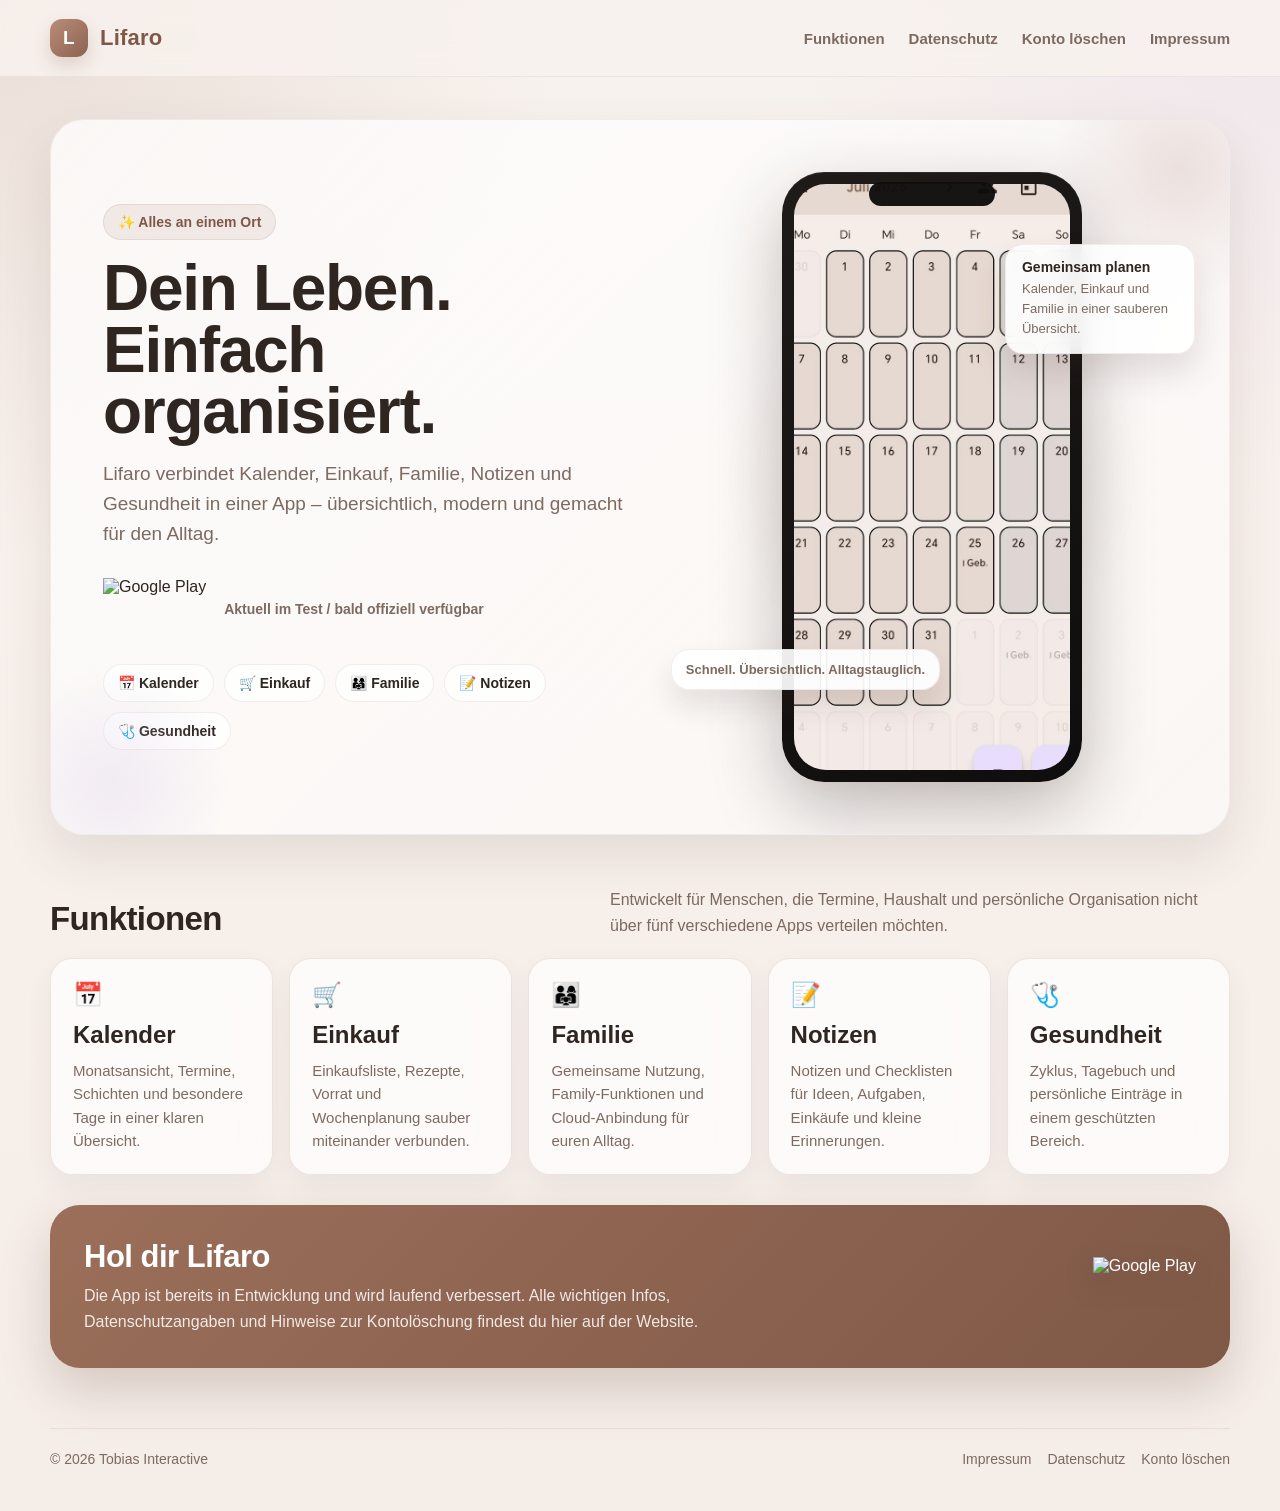
==== index.html @ 9ef6716f "Update index.html" ====
<!DOCTYPE html>
<html lang="de">
<head>
  <meta charset="UTF-8" />
  <meta name="viewport" content="width=device-width, initial-scale=1.0" />

  <title>Lifaro – Kalender, Einkauf, Familie, Notizen & Gesundheit</title>
  <meta
    name="description"
    content="Lifaro verbindet Kalender, Einkauf, Familie, Notizen und Gesundheit in einer App."
  />
  <meta
    name="keywords"
    content="lifaro, kalender app, einkauf app, familien app, notizen app, gesundheit app, haushalt organisieren"
  />
  <meta name="author" content="Tobias Interactive" />

  <link rel="icon" type="image/png" sizes="32x32" href="favicon.png">
  <link rel="icon" type="image/png" sizes="192x192" href="favicon.png">
  <link rel="apple-touch-icon" href="favicon.png">
  <meta name="theme-color" content="#2d4ed8">

  <style>
    :root {
      --bg: #f6efea;
      --bg-soft: #fbf7f4;
      --card: rgba(255, 255, 255, 0.72);
      --text: #2f2521;
      --muted: #7d6a61;
      --primary: #9b6f5a;
      --primary-dark: #7f5846;
      --line: rgba(120, 92, 78, 0.14);
      --shadow: 0 20px 50px rgba(92, 63, 49, 0.12);
      --radius-xl: 28px;
      --radius-lg: 22px;
      --radius-md: 16px;
      --max: 1180px;
    }

    * {
      box-sizing: border-box;
    }

    html {
      scroll-behavior: smooth;
    }

    body {
      margin: 0;
      font-family: Arial, sans-serif;
      color: var(--text);
      background:
        radial-gradient(circle at top left, rgba(210, 187, 174, 0.35), transparent 28%),
        radial-gradient(circle at top right, rgba(217, 201, 230, 0.28), transparent 24%),
        linear-gradient(180deg, #f8f2ee 0%, #f5ede8 100%);
    }

    a {
      color: inherit;
      text-decoration: none;
    }

    .container {
      width: min(var(--max), calc(100% - 32px));
      margin: 0 auto;
    }

    .topbar {
      position: sticky;
      top: 0;
      z-index: 30;
      backdrop-filter: blur(14px);
      background: rgba(248, 242, 238, 0.82);
      border-bottom: 1px solid rgba(120, 92, 78, 0.08);
    }

    .nav {
      display: flex;
      align-items: center;
      justify-content: space-between;
      gap: 18px;
      min-height: 76px;
    }

    .brand {
      display: flex;
      align-items: center;
      gap: 12px;
      font-weight: 700;
      font-size: 22px;
      color: var(--primary-dark);
      letter-spacing: 0.2px;
    }

    .brand-badge {
      width: 38px;
      height: 38px;
      border-radius: 12px;
      display: grid;
      place-items: center;
      background: linear-gradient(135deg, #bb8d77, #8b6251);
      color: white;
      box-shadow: 0 8px 18px rgba(128, 88, 69, 0.2);
      font-size: 19px;
    }

    .nav-links {
      display: flex;
      align-items: center;
      gap: 24px;
      flex-wrap: wrap;
    }

    .nav-links a {
      color: var(--muted);
      font-size: 15px;
      font-weight: 600;
    }

    .nav-links a:hover {
      color: var(--primary-dark);
    }

    .hero-wrap {
      padding: 42px 0 26px;
    }

    .hero {
      display: grid;
      grid-template-columns: 1.05fr 0.95fr;
      gap: 42px;
      align-items: center;
      background: linear-gradient(135deg, rgba(255,255,255,0.72), rgba(255,255,255,0.48));
      border: 1px solid rgba(120, 92, 78, 0.08);
      border-radius: 34px;
      padding: 52px;
      box-shadow: var(--shadow);
      overflow: hidden;
      position: relative;
    }

    .hero::before {
      content: "";
      position: absolute;
      right: -80px;
      top: -80px;
      width: 260px;
      height: 260px;
      border-radius: 50%;
      background: radial-gradient(circle, rgba(208, 182, 171, 0.34), transparent 70%);
      pointer-events: none;
    }

    .hero::after {
      content: "";
      position: absolute;
      left: -60px;
      bottom: -70px;
      width: 240px;
      height: 240px;
      border-radius: 50%;
      background: radial-gradient(circle, rgba(215, 198, 230, 0.28), transparent 70%);
      pointer-events: none;
    }

    .eyebrow {
      display: inline-flex;
      align-items: center;
      gap: 8px;
      background: rgba(155, 111, 90, 0.1);
      color: var(--primary-dark);
      border: 1px solid rgba(155, 111, 90, 0.15);
      padding: 9px 14px;
      border-radius: 999px;
      font-size: 14px;
      font-weight: 700;
      margin-bottom: 18px;
    }

    h1 {
      margin: 0 0 16px;
      font-size: clamp(38px, 6vw, 64px);
      line-height: 0.96;
      letter-spacing: -1.3px;
      max-width: 640px;
    }

    .hero-text p {
      margin: 0;
      max-width: 590px;
      color: var(--muted);
      font-size: 19px;
      line-height: 1.6;
    }

    .hero-actions {
      display: flex;
      align-items: center;
      gap: 18px;
      margin-top: 28px;
      flex-wrap: wrap;
    }

    .play-btn {
      display: inline-flex;
      align-items: center;
      transition: transform 0.18s ease;
    }

    .play-btn:hover {
      transform: translateY(-2px);
    }

    .play-btn img {
      height: 62px;
      display: block;
    }

    .hero-note {
      color: var(--muted);
      font-size: 14px;
      font-weight: 600;
    }

    .hero-points {
      display: flex;
      flex-wrap: wrap;
      gap: 10px;
      margin-top: 24px;
    }

    .hero-points span {
      padding: 10px 14px;
      border-radius: 999px;
      background: rgba(255, 255, 255, 0.72);
      border: 1px solid rgba(120, 92, 78, 0.1);
      color: var(--text);
      font-size: 14px;
      font-weight: 600;
    }

    .phone-zone {
      display: flex;
      justify-content: center;
      align-items: center;
      position: relative;
      min-height: 560px;
    }

    .phone-glow {
      position: absolute;
      width: 420px;
      height: 420px;
      border-radius: 50%;
      background: radial-gradient(circle, rgba(173, 140, 124, 0.22), transparent 68%);
      filter: blur(6px);
    }

    .phone-shadow {
      position: absolute;
      bottom: 12px;
      width: 270px;
      height: 46px;
      background: rgba(58, 37, 28, 0.12);
      filter: blur(18px);
      border-radius: 50%;
    }

    .phone-frame {
      position: relative;
      width: 300px;
      height: 610px;
      border-radius: 42px;
      padding: 12px;
      background: linear-gradient(145deg, #1f1b19, #0f0d0d);
      box-shadow:
        0 26px 70px rgba(40, 26, 20, 0.28),
        inset 0 1px 0 rgba(255,255,255,0.08);
    }

    .phone-screen {
      width: 100%;
      height: 100%;
      border-radius: 32px;
      overflow: hidden;
      background: #efe5de;
      position: relative;
    }

    .phone-notch {
      position: absolute;
      top: 10px;
      left: 50%;
      transform: translateX(-50%);
      width: 126px;
      height: 24px;
      border-radius: 999px;
      background: rgba(15, 13, 13, 0.96);
      z-index: 4;
    }

    .phone-screen img {
      width: 100%;
      height: 100%;
      object-fit: cover;
      display: block;
    }

    .floating-card {
      position: absolute;
      right: -18px;
      top: 72px;
      background: rgba(255,255,255,0.9);
      border: 1px solid rgba(120, 92, 78, 0.1);
      border-radius: 18px;
      padding: 14px 16px;
      box-shadow: 0 18px 32px rgba(76, 52, 42, 0.14);
      max-width: 190px;
      backdrop-filter: blur(10px);
    }

    .floating-card strong {
      display: block;
      font-size: 14px;
      margin-bottom: 4px;
    }

    .floating-card span {
      color: var(--muted);
      font-size: 13px;
      line-height: 1.45;
    }

    .floating-mini {
      position: absolute;
      left: -16px;
      bottom: 92px;
      background: rgba(255,255,255,0.92);
      border: 1px solid rgba(120, 92, 78, 0.1);
      border-radius: 18px;
      padding: 12px 14px;
      box-shadow: 0 16px 28px rgba(76, 52, 42, 0.12);
      font-size: 13px;
      color: var(--muted);
      font-weight: 600;
    }

    .section {
      padding: 26px 0 18px;
    }

    .section-head {
      display: flex;
      align-items: end;
      justify-content: space-between;
      gap: 18px;
      margin-bottom: 20px;
      flex-wrap: wrap;
    }

    .section-head h2 {
      margin: 0;
      font-size: 33px;
      letter-spacing: -0.6px;
    }

    .section-head p {
      margin: 0;
      color: var(--muted);
      max-width: 620px;
      line-height: 1.6;
    }

    .features {
      display: grid;
      grid-template-columns: repeat(5, 1fr);
      gap: 16px;
    }

    .feature-card {
      background: var(--card);
      backdrop-filter: blur(14px);
      border: 1px solid var(--line);
      border-radius: var(--radius-lg);
      padding: 22px;
      box-shadow: 0 12px 28px rgba(88, 61, 50, 0.06);
      transition: transform 0.18s ease, box-shadow 0.18s ease;
    }

    .feature-card:hover {
      transform: translateY(-4px);
      box-shadow: 0 16px 34px rgba(88, 61, 50, 0.1);
    }

    .feature-icon {
      font-size: 24px;
      margin-bottom: 12px;
      display: inline-block;
    }

    .feature-card h3 {
      margin: 0 0 10px;
      font-size: 24px;
    }

    .feature-card p {
      margin: 0;
      color: var(--muted);
      line-height: 1.55;
      font-size: 15px;
    }

    .cta-block {
      margin: 30px 0 8px;
      background: linear-gradient(135deg, #9b6f5a, #7f5846);
      color: white;
      border-radius: 30px;
      padding: 34px;
      box-shadow: 0 22px 50px rgba(104, 69, 53, 0.22);
      display: flex;
      align-items: center;
      justify-content: space-between;
      gap: 20px;
      flex-wrap: wrap;
    }

    .cta-block h3 {
      margin: 0 0 8px;
      font-size: 31px;
      letter-spacing: -0.5px;
    }

    .cta-block p {
      margin: 0;
      color: rgba(255,255,255,0.86);
      line-height: 1.6;
      max-width: 620px;
    }

    .cta-block .play-btn img {
      height: 60px;
      filter: drop-shadow(0 10px 16px rgba(0,0,0,0.16));
    }

    footer {
      padding: 34px 0 44px;
      color: var(--muted);
      font-size: 14px;
    }

    .footer-inner {
      border-top: 1px solid rgba(120, 92, 78, 0.1);
      padding-top: 22px;
      display: flex;
      justify-content: space-between;
      gap: 12px;
      flex-wrap: wrap;
      align-items: center;
    }

    .footer-links {
      display: flex;
      gap: 16px;
      flex-wrap: wrap;
    }

    .footer-links a:hover {
      color: var(--primary-dark);
    }

    @media (max-width: 1080px) {
      .hero {
        grid-template-columns: 1fr;
        padding: 36px 28px;
      }

      .phone-zone {
        min-height: 500px;
      }

      .features {
        grid-template-columns: repeat(2, 1fr);
      }
    }

    @media (max-width: 680px) {
      .nav {
        min-height: 68px;
      }

      .nav-links {
        gap: 14px;
      }

      .hero-wrap {
        padding-top: 24px;
      }

      .hero {
        padding: 28px 20px;
        border-radius: 24px;
      }

      h1 {
        font-size: 42px;
      }

      .hero-text p {
        font-size: 17px;
      }

      .phone-frame {
        width: 256px;
        height: 520px;
      }

      .phone-zone {
        min-height: 430px;
      }

      .floating-card {
        right: 0;
        top: 52px;
        max-width: 170px;
      }

      .floating-mini {
        left: 0;
        bottom: 68px;
      }

      .features {
        grid-template-columns: 1fr;
      }

      .cta-block {
        padding: 26px 22px;
        border-radius: 24px;
      }

      .cta-block h3 {
        font-size: 26px;
      }
    }
  </style>
</head>
<body>

  <div class="topbar">
    <div class="container nav">
      <a href="index.html" class="brand">
        <span class="brand-badge">L</span>
        <span>Lifaro</span>
      </a>

      <div class="nav-links">
        <a href="#funktionen">Funktionen</a>
        <a href="datenschutz.html">Datenschutz</a>
        <a href="konto-loeschen.html">Konto löschen</a>
        <a href="impressum.html">Impressum</a>
      </div>
    </div>
  </div>

  <main>
    <section class="hero-wrap">
      <div class="container hero">
        <div class="hero-text">
          <div class="eyebrow">✨ Alles an einem Ort</div>

          <h1>Dein Leben.<br>Einfach organisiert.</h1>

          <p>
            Lifaro verbindet Kalender, Einkauf, Familie, Notizen und Gesundheit
            in einer App – übersichtlich, modern und gemacht für den Alltag.
          </p>

          <div class="hero-actions">
            <a
              class="play-btn"
              href="https://play.google.com/store/apps/details?id=com.tobias.lebenskalender"
              target="_blank"
              rel="noopener noreferrer"
              aria-label="Bei Google Play herunterladen"
            >
              <img
                src="https://upload.wikimedia.org/wikipedia/commons/7/78/Google_Play_Store_badge_EN.svg"
                alt="Google Play"
              />
            </a>

            <div class="hero-note">Aktuell im Test / bald offiziell verfügbar</div>
          </div>

          <div class="hero-points">
            <span>📅 Kalender</span>
            <span>🛒 Einkauf</span>
            <span>👨‍👩‍👧 Familie</span>
            <span>📝 Notizen</span>
            <span>🩺 Gesundheit</span>
          </div>
        </div>

        <div class="phone-zone">
          <div class="phone-glow"></div>
          <div class="phone-shadow"></div>

          <div class="phone-frame">
            <div class="phone-notch"></div>
            <div class="phone-screen">
              <img src="app-preview.jpg" alt="Lifaro App Vorschau">
            </div>
          </div>

          <div class="floating-card">
            <strong>Gemeinsam planen</strong>
            <span>Kalender, Einkauf und Familie in einer sauberen Übersicht.</span>
          </div>

          <div class="floating-mini">
            Schnell. Übersichtlich. Alltagstauglich.
          </div>
        </div>
      </div>
    </section>

    <section id="funktionen" class="section">
      <div class="container">
        <div class="section-head">
          <div>
            <h2>Funktionen</h2>
          </div>
          <p>
            Entwickelt für Menschen, die Termine, Haushalt und persönliche
            Organisation nicht über fünf verschiedene Apps verteilen möchten.
          </p>
        </div>

        <div class="features">
          <div class="feature-card">
            <div class="feature-icon">📅</div>
            <h3>Kalender</h3>
            <p>Monatsansicht, Termine, Schichten und besondere Tage in einer klaren Übersicht.</p>
          </div>

          <div class="feature-card">
            <div class="feature-icon">🛒</div>
            <h3>Einkauf</h3>
            <p>Einkaufsliste, Rezepte, Vorrat und Wochenplanung sauber miteinander verbunden.</p>
          </div>

          <div class="feature-card">
            <div class="feature-icon">👨‍👩‍👧</div>
            <h3>Familie</h3>
            <p>Gemeinsame Nutzung, Family-Funktionen und Cloud-Anbindung für euren Alltag.</p>
          </div>

          <div class="feature-card">
            <div class="feature-icon">📝</div>
            <h3>Notizen</h3>
            <p>Notizen und Checklisten für Ideen, Aufgaben, Einkäufe und kleine Erinnerungen.</p>
          </div>

          <div class="feature-card">
            <div class="feature-icon">🩺</div>
            <h3>Gesundheit</h3>
            <p>Zyklus, Tagebuch und persönliche Einträge in einem geschützten Bereich.</p>
          </div>
        </div>

        <div class="cta-block">
          <div>
            <h3>Hol dir Lifaro</h3>
            <p>
              Die App ist bereits in Entwicklung und wird laufend verbessert.
              Alle wichtigen Infos, Datenschutzangaben und Hinweise zur Kontolöschung
              findest du hier auf der Website.
            </p>
          </div>

          <a
            class="play-btn"
            href="https://play.google.com/store/apps/details?id=com.tobias.lebenskalender"
            target="_blank"
            rel="noopener noreferrer"
            aria-label="Bei Google Play herunterladen"
          >
            <img
              src="https://upload.wikimedia.org/wikipedia/commons/7/78/Google_Play_Store_badge_EN.svg"
              alt="Google Play"
            />
          </a>
        </div>
      </div>
    </section>
  </main>

  <footer>
    <div class="container footer-inner">
      <div>© 2026 Tobias Interactive</div>

      <div class="footer-links">
        <a href="impressum.html">Impressum</a>
        <a href="datenschutz.html">Datenschutz</a>
        <a href="konto-loeschen.html">Konto löschen</a>
      </div>
    </div>
  </footer>

</body>
</html>
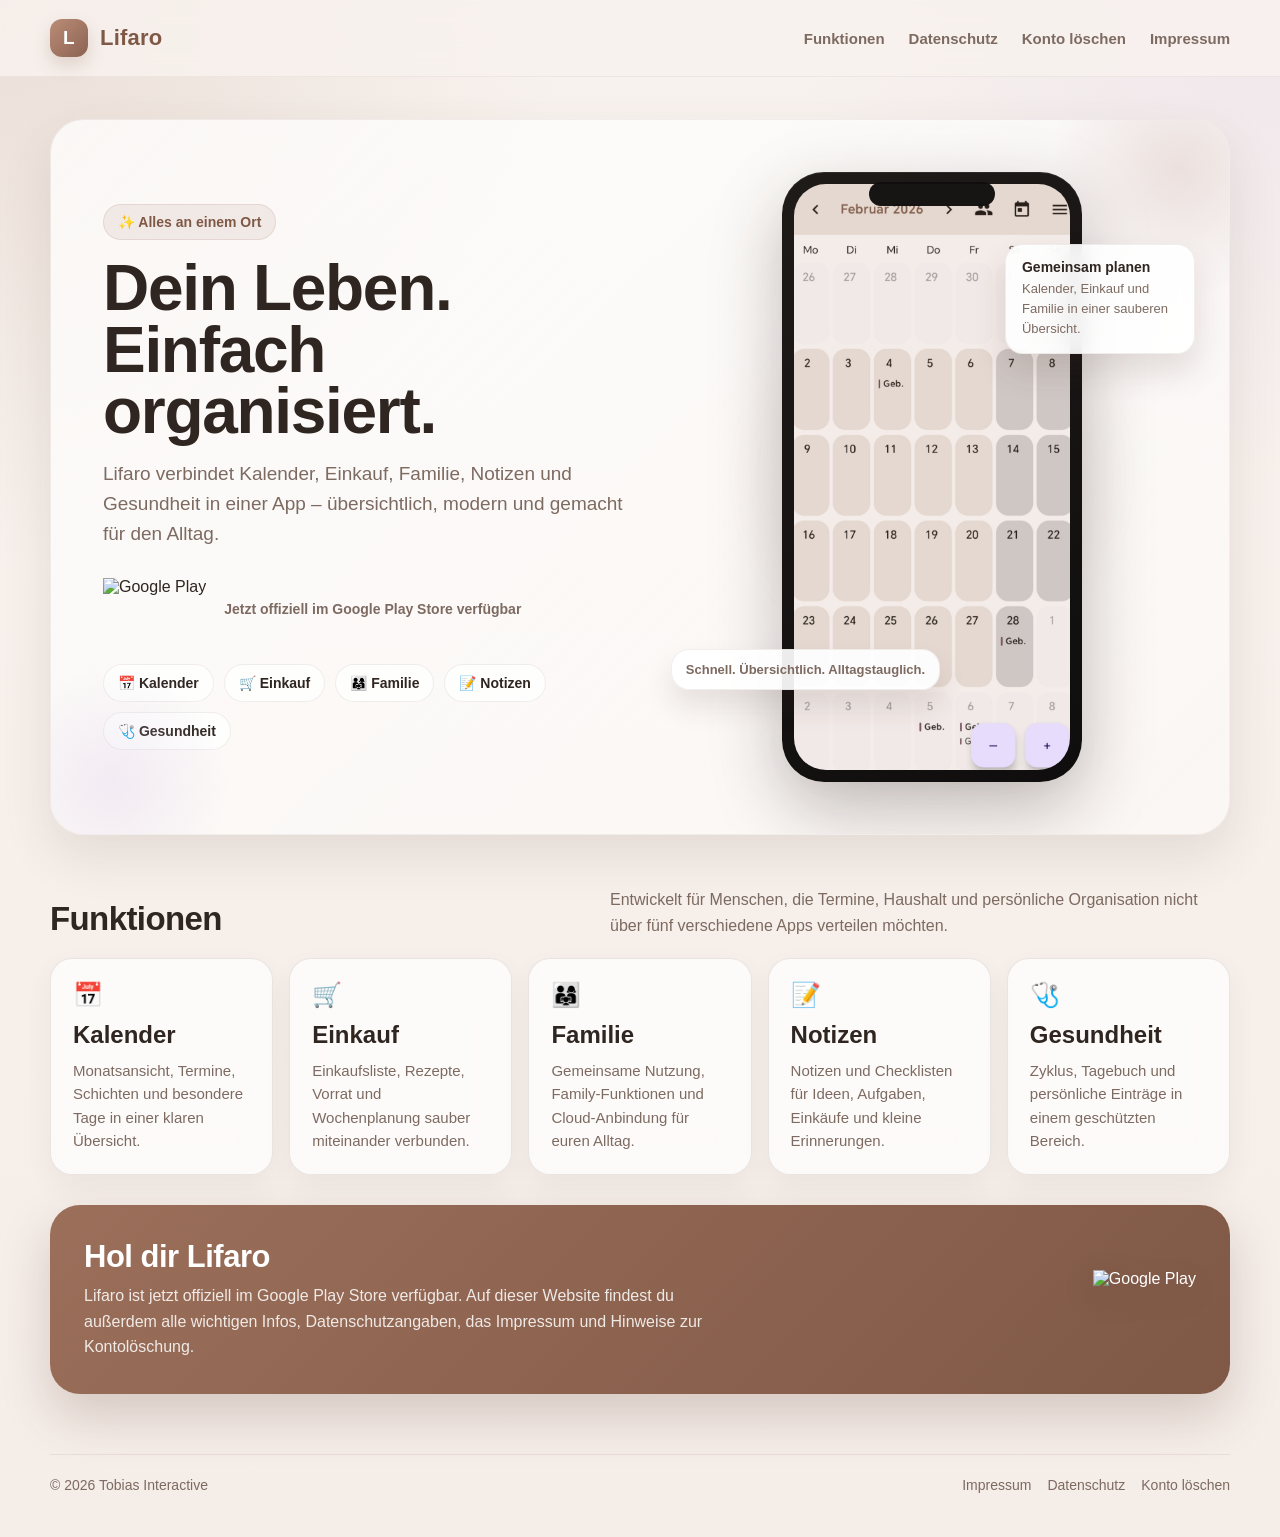
==== commit b58221e0: "Update index.html" ====
--- a/index.html
+++ b/index.html
@@ -15,9 +15,10 @@
   />
   <meta name="author" content="Tobias Interactive" />
 
-  <link rel="icon" type="image/png" sizes="32x32" href="favicon.png">
-  <link rel="icon" type="image/png" sizes="192x192" href="favicon.png">
-  <link rel="apple-touch-icon" href="favicon.png">
+  <link rel="icon" type="image/png" sizes="32x32" href="/favicon.png" />
+  <link rel="icon" type="image/png" sizes="192x192" href="/favicon.png" />
+  <link rel="icon" type="image/png" sizes="512x512" href="/favicon.png" />
+  <link rel="apple-touch-icon" href="/favicon.png" />
   <meta name="theme-color" content="#2d4ed8">
 
   <style>
@@ -578,7 +579,7 @@
           <div class="hero-actions">
             <a
               class="play-btn"
-              href="https://play.google.com/store/apps/details?id=com.tobias.lebenskalender"
+              href="https://play.google.com/store/apps/details?id=com.tobias.lebenskalender&hl=de"
               target="_blank"
               rel="noopener noreferrer"
               aria-label="Bei Google Play herunterladen"
@@ -589,7 +590,7 @@
               />
             </a>
 
-            <div class="hero-note">Aktuell im Test / bald offiziell verfügbar</div>
+            <div class="hero-note">Jetzt offiziell im Google Play Store verfügbar</div>
           </div>
 
           <div class="hero-points">
@@ -672,15 +673,15 @@
           <div>
             <h3>Hol dir Lifaro</h3>
             <p>
-              Die App ist bereits in Entwicklung und wird laufend verbessert.
-              Alle wichtigen Infos, Datenschutzangaben und Hinweise zur Kontolöschung
-              findest du hier auf der Website.
+              Lifaro ist jetzt offiziell im Google Play Store verfügbar.
+              Auf dieser Website findest du außerdem alle wichtigen Infos,
+              Datenschutzangaben, das Impressum und Hinweise zur Kontolöschung.
             </p>
           </div>
 
           <a
             class="play-btn"
-            href="https://play.google.com/store/apps/details?id=com.tobias.lebenskalender"
+            href="https://play.google.com/store/apps/details?id=com.tobias.lebenskalender&hl=de"
             target="_blank"
             rel="noopener noreferrer"
             aria-label="Bei Google Play herunterladen"
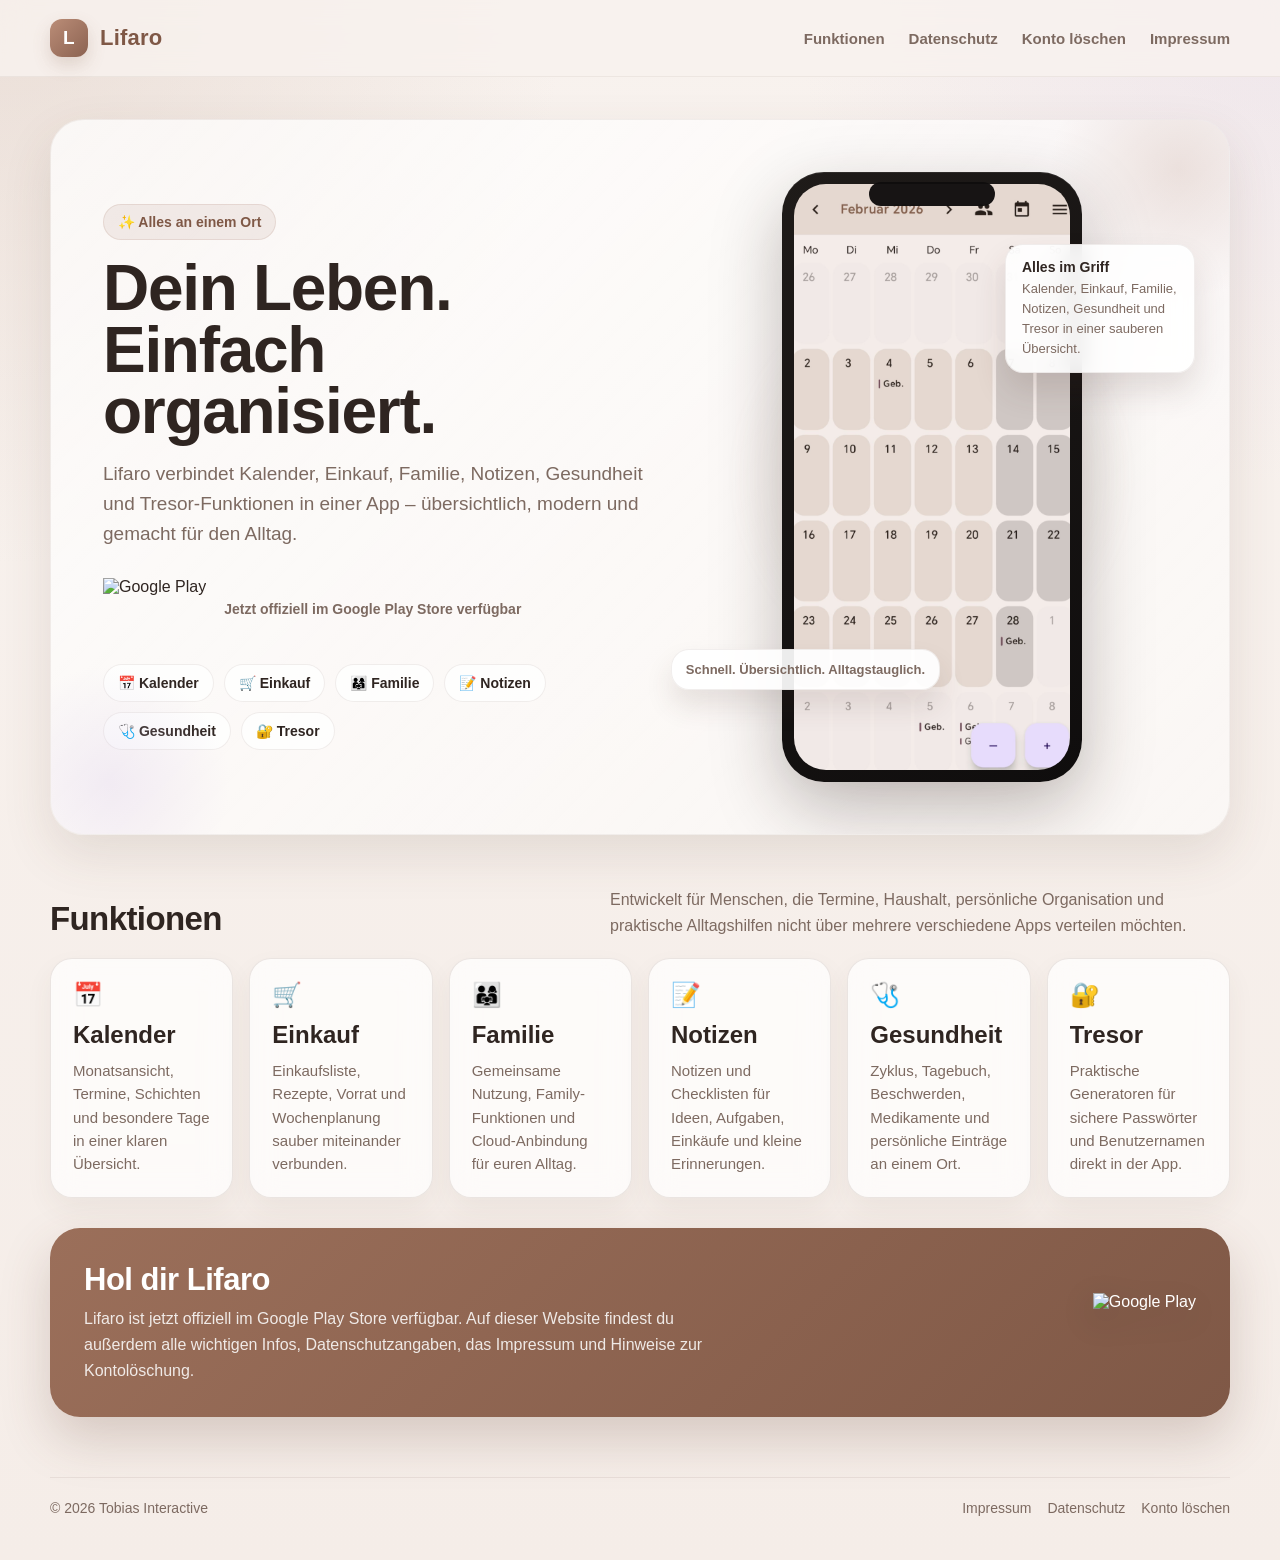
==== commit e195f45e: "Update index.html" ====
--- a/index.html
+++ b/index.html
@@ -4,16 +4,17 @@
   <meta charset="UTF-8" />
   <meta name="viewport" content="width=device-width, initial-scale=1.0" />
 
-  <title>Lifaro – Kalender, Einkauf, Familie, Notizen & Gesundheit</title>
+  <title>Lifaro – Kalender, Einkauf, Familie, Notizen, Gesundheit & Tresor</title>
   <meta
     name="description"
-    content="Lifaro verbindet Kalender, Einkauf, Familie, Notizen und Gesundheit in einer App."
+    content="Lifaro verbindet Kalender, Einkauf, Familie, Notizen, Gesundheit und Tresor-Funktionen in einer App."
   />
   <meta
     name="keywords"
-    content="lifaro, kalender app, einkauf app, familien app, notizen app, gesundheit app, haushalt organisieren"
+    content="lifaro, kalender app, einkauf app, familien app, notizen app, gesundheit app, passwort generator, benutzername generator, tresor app, haushalt organisieren"
   />
   <meta name="author" content="Tobias Interactive" />
+  <link rel="canonical" href="https://lifaro.app/" />
 
   <link rel="icon" type="image/png" sizes="32x32" href="/favicon.png" />
   <link rel="icon" type="image/png" sizes="192x192" href="/favicon.png" />
@@ -374,7 +375,7 @@
 
     .features {
       display: grid;
-      grid-template-columns: repeat(5, 1fr);
+      grid-template-columns: repeat(6, 1fr);
       gap: 16px;
     }
 
@@ -549,7 +550,7 @@
 
   <div class="topbar">
     <div class="container nav">
-      <a href="index.html" class="brand">
+      <a href="/" class="brand">
         <span class="brand-badge">L</span>
         <span>Lifaro</span>
       </a>
@@ -572,7 +573,7 @@
           <h1>Dein Leben.<br>Einfach organisiert.</h1>
 
           <p>
-            Lifaro verbindet Kalender, Einkauf, Familie, Notizen und Gesundheit
+            Lifaro verbindet Kalender, Einkauf, Familie, Notizen, Gesundheit und Tresor-Funktionen
             in einer App – übersichtlich, modern und gemacht für den Alltag.
           </p>
 
@@ -599,6 +600,7 @@
             <span>👨‍👩‍👧 Familie</span>
             <span>📝 Notizen</span>
             <span>🩺 Gesundheit</span>
+            <span>🔐 Tresor</span>
           </div>
         </div>
 
@@ -614,8 +616,8 @@
           </div>
 
           <div class="floating-card">
-            <strong>Gemeinsam planen</strong>
-            <span>Kalender, Einkauf und Familie in einer sauberen Übersicht.</span>
+            <strong>Alles im Griff</strong>
+            <span>Kalender, Einkauf, Familie, Notizen, Gesundheit und Tresor in einer sauberen Übersicht.</span>
           </div>
 
           <div class="floating-mini">
@@ -632,8 +634,8 @@
             <h2>Funktionen</h2>
           </div>
           <p>
-            Entwickelt für Menschen, die Termine, Haushalt und persönliche
-            Organisation nicht über fünf verschiedene Apps verteilen möchten.
+            Entwickelt für Menschen, die Termine, Haushalt, persönliche Organisation
+            und praktische Alltagshilfen nicht über mehrere verschiedene Apps verteilen möchten.
           </p>
         </div>
 
@@ -665,7 +667,13 @@
           <div class="feature-card">
             <div class="feature-icon">🩺</div>
             <h3>Gesundheit</h3>
-            <p>Zyklus, Tagebuch und persönliche Einträge in einem geschützten Bereich.</p>
+            <p>Zyklus, Tagebuch, Beschwerden, Medikamente und persönliche Einträge an einem Ort.</p>
+          </div>
+
+          <div class="feature-card">
+            <div class="feature-icon">🔐</div>
+            <h3>Tresor</h3>
+            <p>Praktische Generatoren für sichere Passwörter und Benutzernamen direkt in der App.</p>
           </div>
         </div>
 
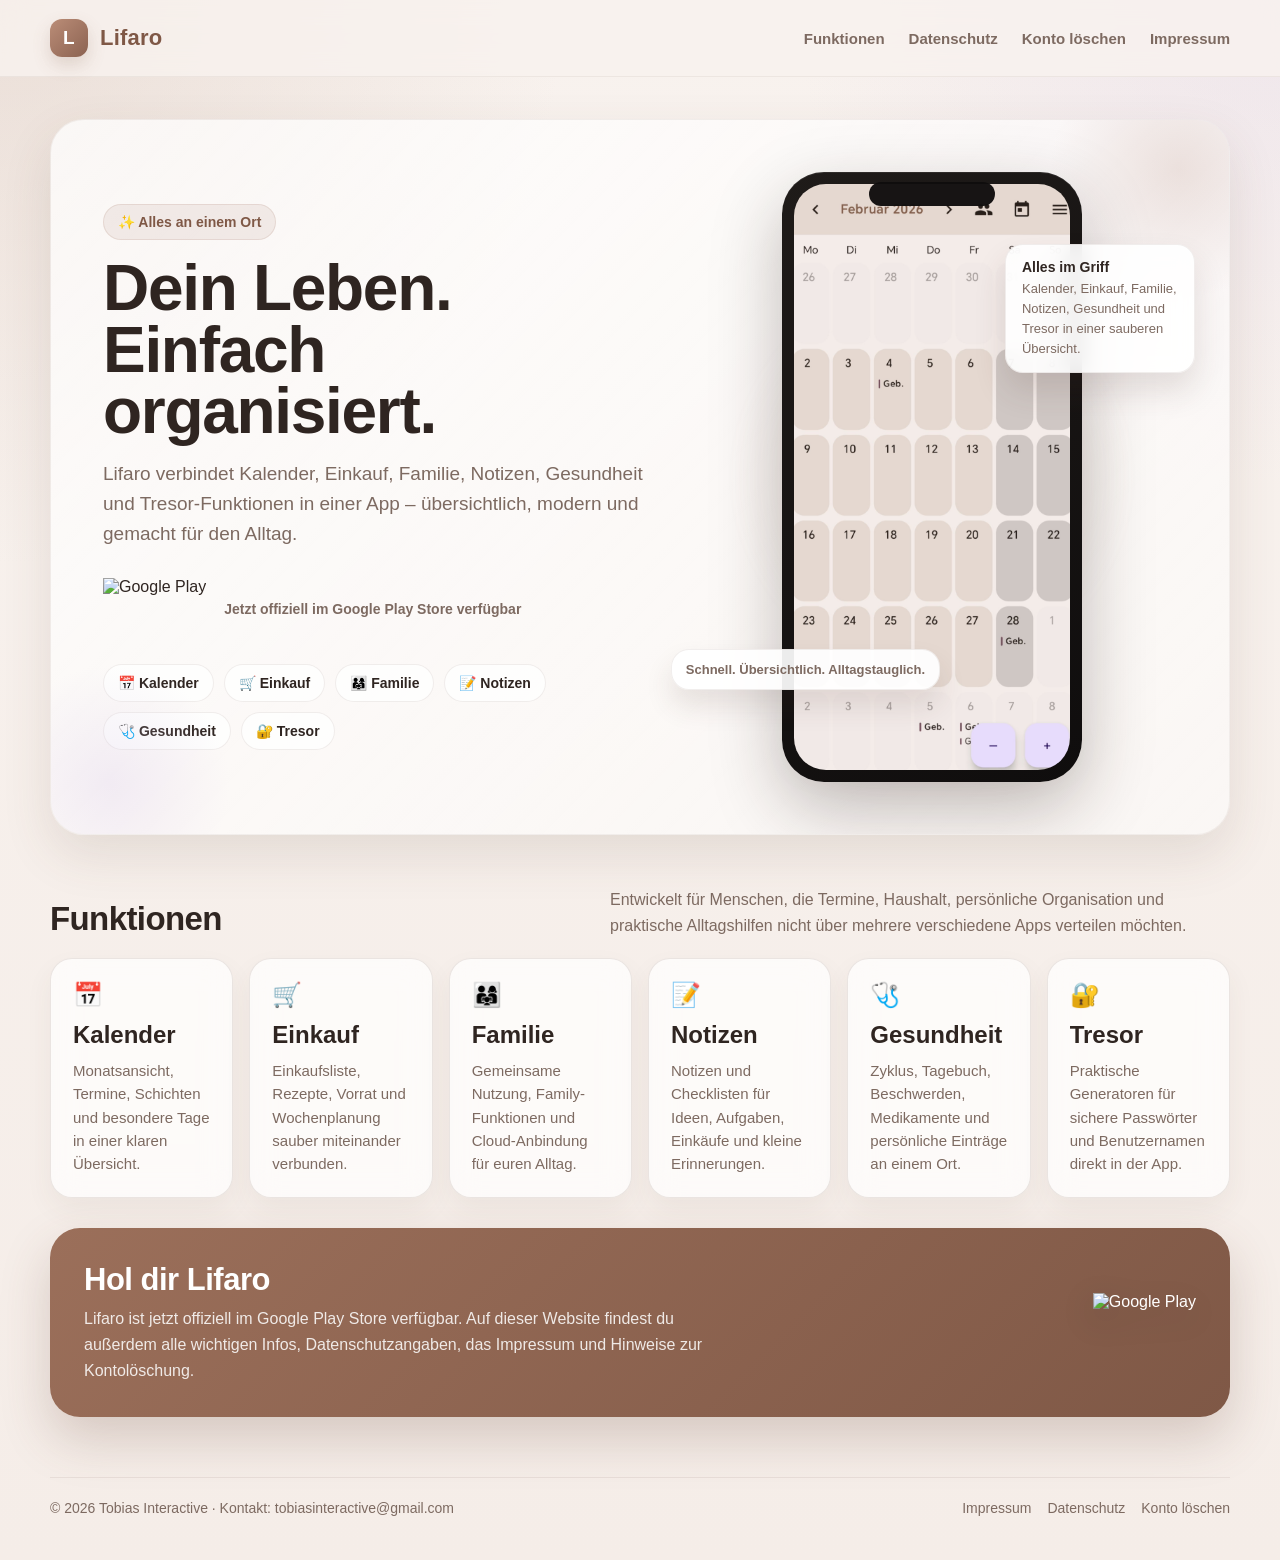
==== commit a8e55016: "Add files via upload" ====
--- a/index.html
+++ b/index.html
@@ -706,7 +706,7 @@
 
   <footer>
     <div class="container footer-inner">
-      <div>© 2026 Tobias Interactive</div>
+      <div>© 2026 Tobias Interactive · Kontakt: <a href="mailto:tobiasinteractive@gmail.com">tobiasinteractive@gmail.com</a></div>
 
       <div class="footer-links">
         <a href="impressum.html">Impressum</a>
@@ -717,4 +717,4 @@
   </footer>
 
 </body>
-</html>
+</html>
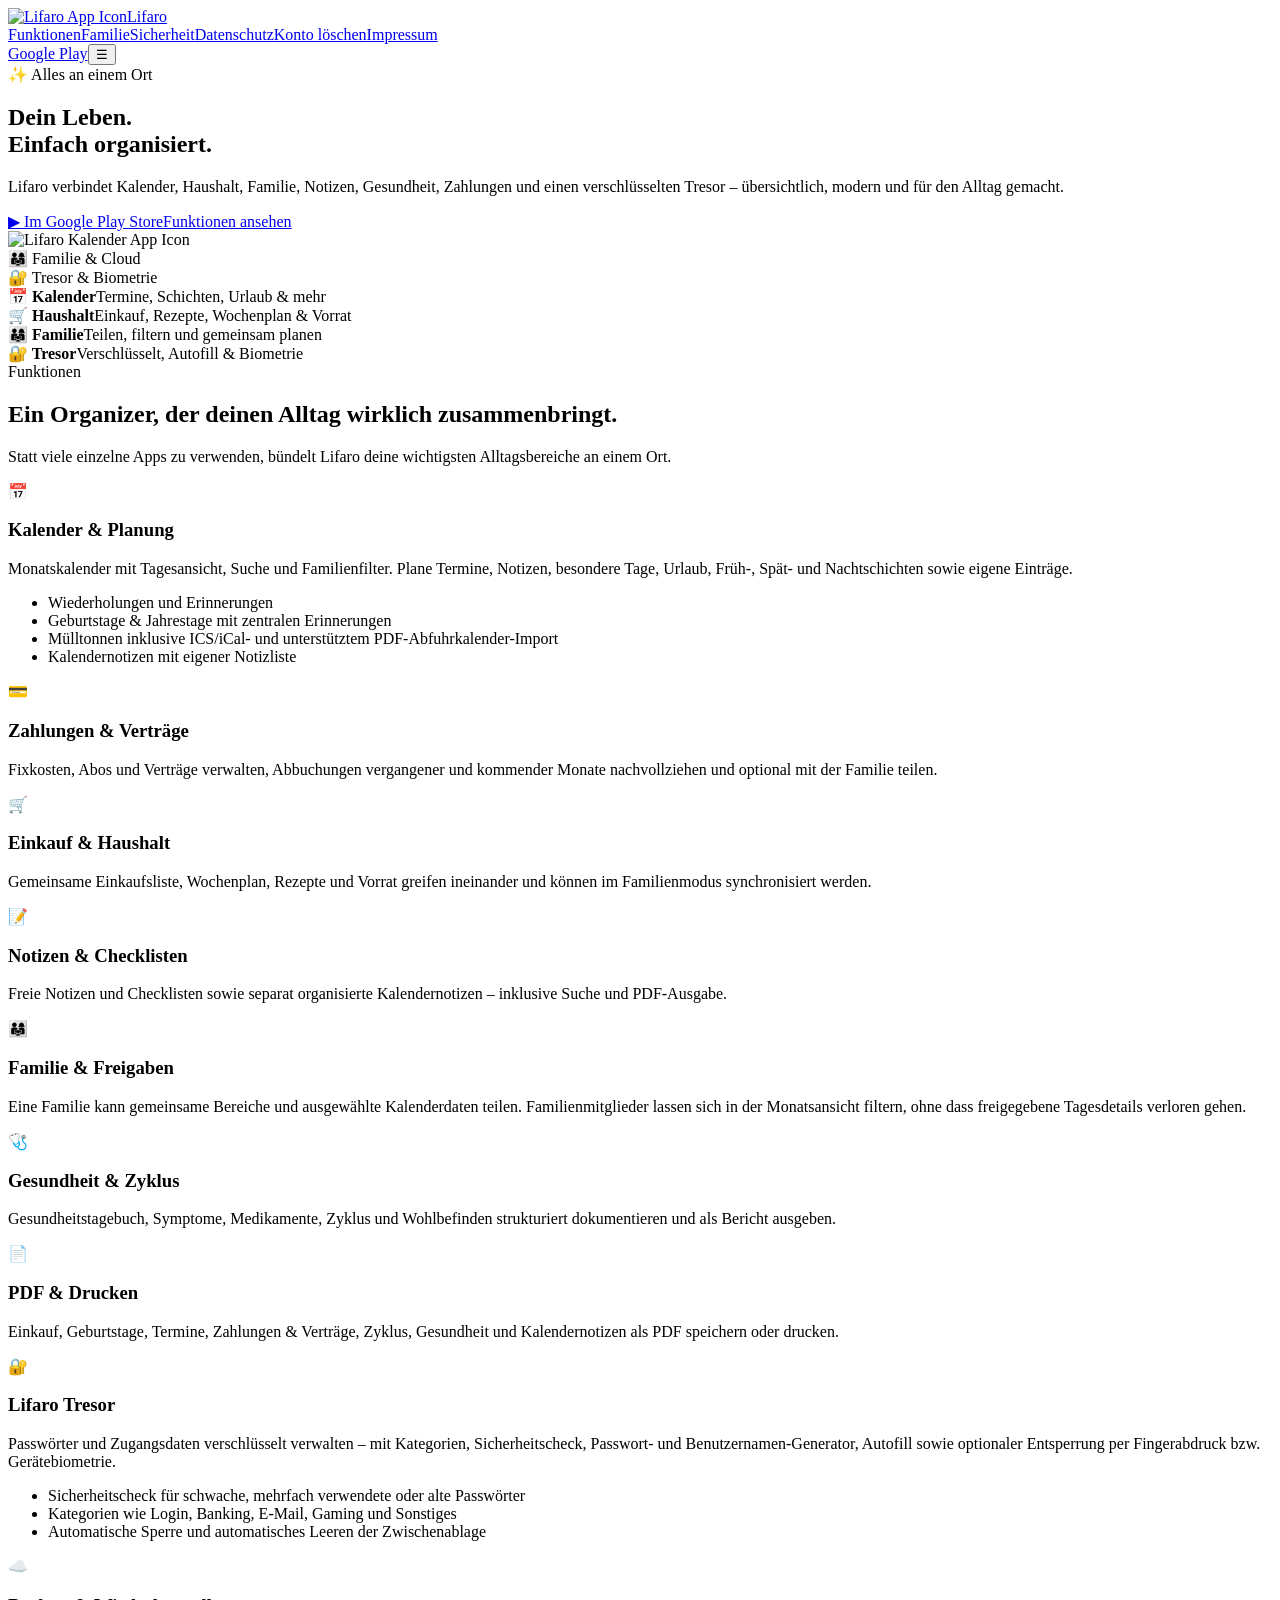
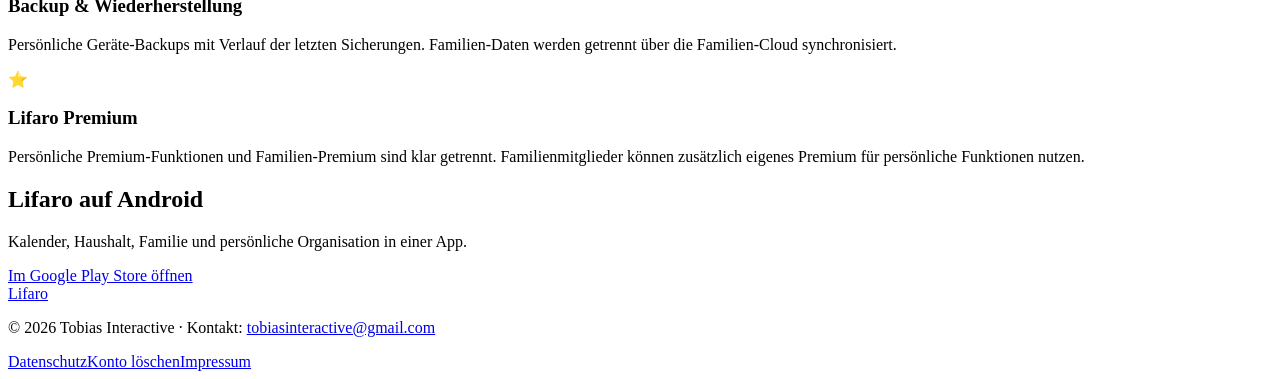
==== commit 93d1ef57: "Add files via upload" ====
--- a/index.html
+++ b/index.html
@@ -1,720 +1,18 @@
-<!DOCTYPE html>
-<html lang="de">
-<head>
-  <meta charset="UTF-8" />
-  <meta name="viewport" content="width=device-width, initial-scale=1.0" />
-
-  <title>Lifaro – Kalender, Einkauf, Familie, Notizen, Gesundheit & Tresor</title>
-  <meta
-    name="description"
-    content="Lifaro verbindet Kalender, Einkauf, Familie, Notizen, Gesundheit und Tresor-Funktionen in einer App."
-  />
-  <meta
-    name="keywords"
-    content="lifaro, kalender app, einkauf app, familien app, notizen app, gesundheit app, passwort generator, benutzername generator, tresor app, haushalt organisieren"
-  />
-  <meta name="author" content="Tobias Interactive" />
-  <link rel="canonical" href="https://lifaro.app/" />
-
-  <link rel="icon" type="image/png" sizes="32x32" href="/favicon.png" />
-  <link rel="icon" type="image/png" sizes="192x192" href="/favicon.png" />
-  <link rel="icon" type="image/png" sizes="512x512" href="/favicon.png" />
-  <link rel="apple-touch-icon" href="/favicon.png" />
-  <meta name="theme-color" content="#2d4ed8">
-
-  <style>
-    :root {
-      --bg: #f6efea;
-      --bg-soft: #fbf7f4;
-      --card: rgba(255, 255, 255, 0.72);
-      --text: #2f2521;
-      --muted: #7d6a61;
-      --primary: #9b6f5a;
-      --primary-dark: #7f5846;
-      --line: rgba(120, 92, 78, 0.14);
-      --shadow: 0 20px 50px rgba(92, 63, 49, 0.12);
-      --radius-xl: 28px;
-      --radius-lg: 22px;
-      --radius-md: 16px;
-      --max: 1180px;
-    }
-
-    * {
-      box-sizing: border-box;
-    }
-
-    html {
-      scroll-behavior: smooth;
-    }
-
-    body {
-      margin: 0;
-      font-family: Arial, sans-serif;
-      color: var(--text);
-      background:
-        radial-gradient(circle at top left, rgba(210, 187, 174, 0.35), transparent 28%),
-        radial-gradient(circle at top right, rgba(217, 201, 230, 0.28), transparent 24%),
-        linear-gradient(180deg, #f8f2ee 0%, #f5ede8 100%);
-    }
-
-    a {
-      color: inherit;
-      text-decoration: none;
-    }
-
-    .container {
-      width: min(var(--max), calc(100% - 32px));
-      margin: 0 auto;
-    }
-
-    .topbar {
-      position: sticky;
-      top: 0;
-      z-index: 30;
-      backdrop-filter: blur(14px);
-      background: rgba(248, 242, 238, 0.82);
-      border-bottom: 1px solid rgba(120, 92, 78, 0.08);
-    }
-
-    .nav {
-      display: flex;
-      align-items: center;
-      justify-content: space-between;
-      gap: 18px;
-      min-height: 76px;
-    }
-
-    .brand {
-      display: flex;
-      align-items: center;
-      gap: 12px;
-      font-weight: 700;
-      font-size: 22px;
-      color: var(--primary-dark);
-      letter-spacing: 0.2px;
-    }
-
-    .brand-badge {
-      width: 38px;
-      height: 38px;
-      border-radius: 12px;
-      display: grid;
-      place-items: center;
-      background: linear-gradient(135deg, #bb8d77, #8b6251);
-      color: white;
-      box-shadow: 0 8px 18px rgba(128, 88, 69, 0.2);
-      font-size: 19px;
-    }
-
-    .nav-links {
-      display: flex;
-      align-items: center;
-      gap: 24px;
-      flex-wrap: wrap;
-    }
-
-    .nav-links a {
-      color: var(--muted);
-      font-size: 15px;
-      font-weight: 600;
-    }
-
-    .nav-links a:hover {
-      color: var(--primary-dark);
-    }
-
-    .hero-wrap {
-      padding: 42px 0 26px;
-    }
-
-    .hero {
-      display: grid;
-      grid-template-columns: 1.05fr 0.95fr;
-      gap: 42px;
-      align-items: center;
-      background: linear-gradient(135deg, rgba(255,255,255,0.72), rgba(255,255,255,0.48));
-      border: 1px solid rgba(120, 92, 78, 0.08);
-      border-radius: 34px;
-      padding: 52px;
-      box-shadow: var(--shadow);
-      overflow: hidden;
-      position: relative;
-    }
-
-    .hero::before {
-      content: "";
-      position: absolute;
-      right: -80px;
-      top: -80px;
-      width: 260px;
-      height: 260px;
-      border-radius: 50%;
-      background: radial-gradient(circle, rgba(208, 182, 171, 0.34), transparent 70%);
-      pointer-events: none;
-    }
-
-    .hero::after {
-      content: "";
-      position: absolute;
-      left: -60px;
-      bottom: -70px;
-      width: 240px;
-      height: 240px;
-      border-radius: 50%;
-      background: radial-gradient(circle, rgba(215, 198, 230, 0.28), transparent 70%);
-      pointer-events: none;
-    }
-
-    .eyebrow {
-      display: inline-flex;
-      align-items: center;
-      gap: 8px;
-      background: rgba(155, 111, 90, 0.1);
-      color: var(--primary-dark);
-      border: 1px solid rgba(155, 111, 90, 0.15);
-      padding: 9px 14px;
-      border-radius: 999px;
-      font-size: 14px;
-      font-weight: 700;
-      margin-bottom: 18px;
-    }
-
-    h1 {
-      margin: 0 0 16px;
-      font-size: clamp(38px, 6vw, 64px);
-      line-height: 0.96;
-      letter-spacing: -1.3px;
-      max-width: 640px;
-    }
-
-    .hero-text p {
-      margin: 0;
-      max-width: 590px;
-      color: var(--muted);
-      font-size: 19px;
-      line-height: 1.6;
-    }
-
-    .hero-actions {
-      display: flex;
-      align-items: center;
-      gap: 18px;
-      margin-top: 28px;
-      flex-wrap: wrap;
-    }
-
-    .play-btn {
-      display: inline-flex;
-      align-items: center;
-      transition: transform 0.18s ease;
-    }
-
-    .play-btn:hover {
-      transform: translateY(-2px);
-    }
-
-    .play-btn img {
-      height: 62px;
-      display: block;
-    }
-
-    .hero-note {
-      color: var(--muted);
-      font-size: 14px;
-      font-weight: 600;
-    }
-
-    .hero-points {
-      display: flex;
-      flex-wrap: wrap;
-      gap: 10px;
-      margin-top: 24px;
-    }
-
-    .hero-points span {
-      padding: 10px 14px;
-      border-radius: 999px;
-      background: rgba(255, 255, 255, 0.72);
-      border: 1px solid rgba(120, 92, 78, 0.1);
-      color: var(--text);
-      font-size: 14px;
-      font-weight: 600;
-    }
-
-    .phone-zone {
-      display: flex;
-      justify-content: center;
-      align-items: center;
-      position: relative;
-      min-height: 560px;
-    }
-
-    .phone-glow {
-      position: absolute;
-      width: 420px;
-      height: 420px;
-      border-radius: 50%;
-      background: radial-gradient(circle, rgba(173, 140, 124, 0.22), transparent 68%);
-      filter: blur(6px);
-    }
-
-    .phone-shadow {
-      position: absolute;
-      bottom: 12px;
-      width: 270px;
-      height: 46px;
-      background: rgba(58, 37, 28, 0.12);
-      filter: blur(18px);
-      border-radius: 50%;
-    }
-
-    .phone-frame {
-      position: relative;
-      width: 300px;
-      height: 610px;
-      border-radius: 42px;
-      padding: 12px;
-      background: linear-gradient(145deg, #1f1b19, #0f0d0d);
-      box-shadow:
-        0 26px 70px rgba(40, 26, 20, 0.28),
-        inset 0 1px 0 rgba(255,255,255,0.08);
-    }
-
-    .phone-screen {
-      width: 100%;
-      height: 100%;
-      border-radius: 32px;
-      overflow: hidden;
-      background: #efe5de;
-      position: relative;
-    }
-
-    .phone-notch {
-      position: absolute;
-      top: 10px;
-      left: 50%;
-      transform: translateX(-50%);
-      width: 126px;
-      height: 24px;
-      border-radius: 999px;
-      background: rgba(15, 13, 13, 0.96);
-      z-index: 4;
-    }
-
-    .phone-screen img {
-      width: 100%;
-      height: 100%;
-      object-fit: cover;
-      display: block;
-    }
-
-    .floating-card {
-      position: absolute;
-      right: -18px;
-      top: 72px;
-      background: rgba(255,255,255,0.9);
-      border: 1px solid rgba(120, 92, 78, 0.1);
-      border-radius: 18px;
-      padding: 14px 16px;
-      box-shadow: 0 18px 32px rgba(76, 52, 42, 0.14);
-      max-width: 190px;
-      backdrop-filter: blur(10px);
-    }
-
-    .floating-card strong {
-      display: block;
-      font-size: 14px;
-      margin-bottom: 4px;
-    }
-
-    .floating-card span {
-      color: var(--muted);
-      font-size: 13px;
-      line-height: 1.45;
-    }
-
-    .floating-mini {
-      position: absolute;
-      left: -16px;
-      bottom: 92px;
-      background: rgba(255,255,255,0.92);
-      border: 1px solid rgba(120, 92, 78, 0.1);
-      border-radius: 18px;
-      padding: 12px 14px;
-      box-shadow: 0 16px 28px rgba(76, 52, 42, 0.12);
-      font-size: 13px;
-      color: var(--muted);
-      font-weight: 600;
-    }
-
-    .section {
-      padding: 26px 0 18px;
-    }
-
-    .section-head {
-      display: flex;
-      align-items: end;
-      justify-content: space-between;
-      gap: 18px;
-      margin-bottom: 20px;
-      flex-wrap: wrap;
-    }
-
-    .section-head h2 {
-      margin: 0;
-      font-size: 33px;
-      letter-spacing: -0.6px;
-    }
-
-    .section-head p {
-      margin: 0;
-      color: var(--muted);
-      max-width: 620px;
-      line-height: 1.6;
-    }
-
-    .features {
-      display: grid;
-      grid-template-columns: repeat(6, 1fr);
-      gap: 16px;
-    }
-
-    .feature-card {
-      background: var(--card);
-      backdrop-filter: blur(14px);
-      border: 1px solid var(--line);
-      border-radius: var(--radius-lg);
-      padding: 22px;
-      box-shadow: 0 12px 28px rgba(88, 61, 50, 0.06);
-      transition: transform 0.18s ease, box-shadow 0.18s ease;
-    }
-
-    .feature-card:hover {
-      transform: translateY(-4px);
-      box-shadow: 0 16px 34px rgba(88, 61, 50, 0.1);
-    }
-
-    .feature-icon {
-      font-size: 24px;
-      margin-bottom: 12px;
-      display: inline-block;
-    }
-
-    .feature-card h3 {
-      margin: 0 0 10px;
-      font-size: 24px;
-    }
-
-    .feature-card p {
-      margin: 0;
-      color: var(--muted);
-      line-height: 1.55;
-      font-size: 15px;
-    }
-
-    .cta-block {
-      margin: 30px 0 8px;
-      background: linear-gradient(135deg, #9b6f5a, #7f5846);
-      color: white;
-      border-radius: 30px;
-      padding: 34px;
-      box-shadow: 0 22px 50px rgba(104, 69, 53, 0.22);
-      display: flex;
-      align-items: center;
-      justify-content: space-between;
-      gap: 20px;
-      flex-wrap: wrap;
-    }
-
-    .cta-block h3 {
-      margin: 0 0 8px;
-      font-size: 31px;
-      letter-spacing: -0.5px;
-    }
-
-    .cta-block p {
-      margin: 0;
-      color: rgba(255,255,255,0.86);
-      line-height: 1.6;
-      max-width: 620px;
-    }
-
-    .cta-block .play-btn img {
-      height: 60px;
-      filter: drop-shadow(0 10px 16px rgba(0,0,0,0.16));
-    }
-
-    footer {
-      padding: 34px 0 44px;
-      color: var(--muted);
-      font-size: 14px;
-    }
-
-    .footer-inner {
-      border-top: 1px solid rgba(120, 92, 78, 0.1);
-      padding-top: 22px;
-      display: flex;
-      justify-content: space-between;
-      gap: 12px;
-      flex-wrap: wrap;
-      align-items: center;
-    }
-
-    .footer-links {
-      display: flex;
-      gap: 16px;
-      flex-wrap: wrap;
-    }
-
-    .footer-links a:hover {
-      color: var(--primary-dark);
-    }
-
-    @media (max-width: 1080px) {
-      .hero {
-        grid-template-columns: 1fr;
-        padding: 36px 28px;
-      }
-
-      .phone-zone {
-        min-height: 500px;
-      }
-
-      .features {
-        grid-template-columns: repeat(2, 1fr);
-      }
-    }
-
-    @media (max-width: 680px) {
-      .nav {
-        min-height: 68px;
-      }
-
-      .nav-links {
-        gap: 14px;
-      }
-
-      .hero-wrap {
-        padding-top: 24px;
-      }
-
-      .hero {
-        padding: 28px 20px;
-        border-radius: 24px;
-      }
-
-      h1 {
-        font-size: 42px;
-      }
-
-      .hero-text p {
-        font-size: 17px;
-      }
-
-      .phone-frame {
-        width: 256px;
-        height: 520px;
-      }
-
-      .phone-zone {
-        min-height: 430px;
-      }
-
-      .floating-card {
-        right: 0;
-        top: 52px;
-        max-width: 170px;
-      }
-
-      .floating-mini {
-        left: 0;
-        bottom: 68px;
-      }
-
-      .features {
-        grid-template-columns: 1fr;
-      }
-
-      .cta-block {
-        padding: 26px 22px;
-        border-radius: 24px;
-      }
-
-      .cta-block h3 {
-        font-size: 26px;
-      }
-    }
-  </style>
-</head>
-<body>
-
-  <div class="topbar">
-    <div class="container nav">
-      <a href="/" class="brand">
-        <span class="brand-badge">L</span>
-        <span>Lifaro</span>
-      </a>
-
-      <div class="nav-links">
-        <a href="#funktionen">Funktionen</a>
-        <a href="datenschutz.html">Datenschutz</a>
-        <a href="konto-loeschen.html">Konto löschen</a>
-        <a href="impressum.html">Impressum</a>
-      </div>
-    </div>
-  </div>
-
-  <main>
-    <section class="hero-wrap">
-      <div class="container hero">
-        <div class="hero-text">
-          <div class="eyebrow">✨ Alles an einem Ort</div>
-
-          <h1>Dein Leben.<br>Einfach organisiert.</h1>
-
-          <p>
-            Lifaro verbindet Kalender, Einkauf, Familie, Notizen, Gesundheit und Tresor-Funktionen
-            in einer App – übersichtlich, modern und gemacht für den Alltag.
-          </p>
-
-          <div class="hero-actions">
-            <a
-              class="play-btn"
-              href="https://play.google.com/store/apps/details?id=com.tobias.lebenskalender&hl=de"
-              target="_blank"
-              rel="noopener noreferrer"
-              aria-label="Bei Google Play herunterladen"
-            >
-              <img
-                src="https://upload.wikimedia.org/wikipedia/commons/7/78/Google_Play_Store_badge_EN.svg"
-                alt="Google Play"
-              />
-            </a>
-
-            <div class="hero-note">Jetzt offiziell im Google Play Store verfügbar</div>
-          </div>
-
-          <div class="hero-points">
-            <span>📅 Kalender</span>
-            <span>🛒 Einkauf</span>
-            <span>👨‍👩‍👧 Familie</span>
-            <span>📝 Notizen</span>
-            <span>🩺 Gesundheit</span>
-            <span>🔐 Tresor</span>
-          </div>
-        </div>
-
-        <div class="phone-zone">
-          <div class="phone-glow"></div>
-          <div class="phone-shadow"></div>
-
-          <div class="phone-frame">
-            <div class="phone-notch"></div>
-            <div class="phone-screen">
-              <img src="app-preview.jpg" alt="Lifaro App Vorschau">
-            </div>
-          </div>
-
-          <div class="floating-card">
-            <strong>Alles im Griff</strong>
-            <span>Kalender, Einkauf, Familie, Notizen, Gesundheit und Tresor in einer sauberen Übersicht.</span>
-          </div>
-
-          <div class="floating-mini">
-            Schnell. Übersichtlich. Alltagstauglich.
-          </div>
-        </div>
-      </div>
-    </section>
-
-    <section id="funktionen" class="section">
-      <div class="container">
-        <div class="section-head">
-          <div>
-            <h2>Funktionen</h2>
-          </div>
-          <p>
-            Entwickelt für Menschen, die Termine, Haushalt, persönliche Organisation
-            und praktische Alltagshilfen nicht über mehrere verschiedene Apps verteilen möchten.
-          </p>
-        </div>
-
-        <div class="features">
-          <div class="feature-card">
-            <div class="feature-icon">📅</div>
-            <h3>Kalender</h3>
-            <p>Monatsansicht, Termine, Schichten und besondere Tage in einer klaren Übersicht.</p>
-          </div>
-
-          <div class="feature-card">
-            <div class="feature-icon">🛒</div>
-            <h3>Einkauf</h3>
-            <p>Einkaufsliste, Rezepte, Vorrat und Wochenplanung sauber miteinander verbunden.</p>
-          </div>
-
-          <div class="feature-card">
-            <div class="feature-icon">👨‍👩‍👧</div>
-            <h3>Familie</h3>
-            <p>Gemeinsame Nutzung, Family-Funktionen und Cloud-Anbindung für euren Alltag.</p>
-          </div>
-
-          <div class="feature-card">
-            <div class="feature-icon">📝</div>
-            <h3>Notizen</h3>
-            <p>Notizen und Checklisten für Ideen, Aufgaben, Einkäufe und kleine Erinnerungen.</p>
-          </div>
-
-          <div class="feature-card">
-            <div class="feature-icon">🩺</div>
-            <h3>Gesundheit</h3>
-            <p>Zyklus, Tagebuch, Beschwerden, Medikamente und persönliche Einträge an einem Ort.</p>
-          </div>
-
-          <div class="feature-card">
-            <div class="feature-icon">🔐</div>
-            <h3>Tresor</h3>
-            <p>Praktische Generatoren für sichere Passwörter und Benutzernamen direkt in der App.</p>
-          </div>
-        </div>
-
-        <div class="cta-block">
-          <div>
-            <h3>Hol dir Lifaro</h3>
-            <p>
-              Lifaro ist jetzt offiziell im Google Play Store verfügbar.
-              Auf dieser Website findest du außerdem alle wichtigen Infos,
-              Datenschutzangaben, das Impressum und Hinweise zur Kontolöschung.
-            </p>
-          </div>
-
-          <a
-            class="play-btn"
-            href="https://play.google.com/store/apps/details?id=com.tobias.lebenskalender&hl=de"
-            target="_blank"
-            rel="noopener noreferrer"
-            aria-label="Bei Google Play herunterladen"
-          >
-            <img
-              src="https://upload.wikimedia.org/wikipedia/commons/7/78/Google_Play_Store_badge_EN.svg"
-              alt="Google Play"
-            />
-          </a>
-        </div>
-      </div>
-    </section>
-  </main>
-
-  <footer>
-    <div class="container footer-inner">
-      <div>© 2026 Tobias Interactive · Kontakt: <a href="mailto:tobiasinteractive@gmail.com">tobiasinteractive@gmail.com</a></div>
-
-      <div class="footer-links">
-        <a href="impressum.html">Impressum</a>
-        <a href="datenschutz.html">Datenschutz</a>
-        <a href="konto-loeschen.html">Konto löschen</a>
-      </div>
-    </div>
-  </footer>
-
-</body>
-</html>+<!doctype html><html lang="de"><head><meta charset="utf-8"><meta name="viewport" content="width=device-width,initial-scale=1"><title>Lifaro – Kalender, Familie, Haushalt, Gesundheit & Tresor</title><meta name="description" content="Lifaro verbindet Kalender, Termine, Schichten, Einkauf, Rezepte, Familie, Notizen, Gesundheit, Zahlungen, PDFs und einen sicheren Tresor in einer App."><link rel="canonical" href="https://lifaro.app/"><meta name="theme-color" content="#986149"><link rel="icon" href="favicon.ico"><link rel="icon" type="image/png" sizes="32x32" href="assets/favicon-32.png"><link rel="apple-touch-icon" href="assets/apple-touch-icon.png"><link rel="manifest" href="site.webmanifest"><link rel="stylesheet" href="styles.css"><meta property="og:title" content="Lifaro – Dein Leben. Einfach organisiert."><meta property="og:description" content="Kalender, Familie, Haushalt, Gesundheit, Zahlungen, Notizen und Tresor in einer App."><meta property="og:image" content="https://lifaro.app/assets/icon-512.png"><meta property="og:type" content="website"></head><body>
+<header class="site-header"><div class="wrap nav"><a class="brand" href="index.html"><img src="assets/app-icon.png" alt="Lifaro App Icon">Lifaro</a><nav class="links"><a href="#funktionen">Funktionen</a><a href="#familie">Familie</a><a href="#sicherheit">Sicherheit</a><a href="datenschutz.html">Datenschutz</a><a href="konto-loeschen.html">Konto löschen</a><a href="impressum.html">Impressum</a></nav><a class="nav-cta" href="https://play.google.com/store/apps/details?id=com.tobias.lebenskalender">Google Play</a><button class="menu-btn" aria-label="Menü öffnen">☰</button></div></header>
+<main><section class="hero"><div class="wrap hero-grid"><div><span class="eyebrow">✨ Alles an einem Ort</span><h1>Dein Leben.<br><span>Einfach organisiert.</span></h1><p class="lead">Lifaro verbindet Kalender, Haushalt, Familie, Notizen, Gesundheit, Zahlungen und einen verschlüsselten Tresor – übersichtlich, modern und für den Alltag gemacht.</p><div class="actions"><a class="button primary" href="https://play.google.com/store/apps/details?id=com.tobias.lebenskalender">▶ Im Google Play Store</a><a class="button secondary" href="#funktionen">Funktionen ansehen</a></div></div><div class="hero-card"><div class="icon-shell"><img src="assets/app-icon.png" alt="Lifaro Kalender App Icon"></div><div class="float-chip chip-a">👨‍👩‍👧 Familie & Cloud</div><div class="float-chip chip-b">🔐 Tresor & Biometrie</div></div></div></section>
+<section class="trust"><div class="wrap trust-grid"><div class="trust-card"><b>📅 Kalender</b><span>Termine, Schichten, Urlaub & mehr</span></div><div class="trust-card"><b>🛒 Haushalt</b><span>Einkauf, Rezepte, Wochenplan & Vorrat</span></div><div class="trust-card"><b>👨‍👩‍👧 Familie</b><span>Teilen, filtern und gemeinsam planen</span></div><div class="trust-card"><b>🔐 Tresor</b><span>Verschlüsselt, Autofill & Biometrie</span></div></div></section>
+<section class="section alt" id="funktionen"><div class="wrap"><div class="section-head"><span class="kicker">Funktionen</span><h2>Ein Organizer, der deinen Alltag wirklich zusammenbringt.</h2><p>Statt viele einzelne Apps zu verwenden, bündelt Lifaro deine wichtigsten Alltagsbereiche an einem Ort.</p></div><div class="feature-grid">
+<article class="feature wide"><div class="ico">📅</div><h3>Kalender & Planung</h3><p>Monatskalender mit Tagesansicht, Suche und Familienfilter. Plane Termine, Notizen, besondere Tage, Urlaub, Früh-, Spät- und Nachtschichten sowie eigene Einträge.</p><ul><li>Wiederholungen und Erinnerungen</li><li>Geburtstage & Jahrestage mit zentralen Erinnerungen</li><li>Mülltonnen inklusive ICS/iCal- und unterstütztem PDF-Abfuhrkalender-Import</li><li>Kalendernotizen mit eigener Notizliste</li></ul></article>
+<article class="feature"><div class="ico">💳</div><h3>Zahlungen & Verträge</h3><p>Fixkosten, Abos und Verträge verwalten, Abbuchungen vergangener und kommender Monate nachvollziehen und optional mit der Familie teilen.</p></article>
+<article class="feature"><div class="ico">🛒</div><h3>Einkauf & Haushalt</h3><p>Gemeinsame Einkaufsliste, Wochenplan, Rezepte und Vorrat greifen ineinander und können im Familienmodus synchronisiert werden.</p></article>
+<article class="feature"><div class="ico">📝</div><h3>Notizen & Checklisten</h3><p>Freie Notizen und Checklisten sowie separat organisierte Kalendernotizen – inklusive Suche und PDF-Ausgabe.</p></article>
+<article class="feature" id="familie"><div class="ico">👨‍👩‍👧</div><h3>Familie & Freigaben</h3><p>Eine Familie kann gemeinsame Bereiche und ausgewählte Kalenderdaten teilen. Familienmitglieder lassen sich in der Monatsansicht filtern, ohne dass freigegebene Tagesdetails verloren gehen.</p></article>
+<article class="feature"><div class="ico">🩺</div><h3>Gesundheit & Zyklus</h3><p>Gesundheitstagebuch, Symptome, Medikamente, Zyklus und Wohlbefinden strukturiert dokumentieren und als Bericht ausgeben.</p></article>
+<article class="feature"><div class="ico">📄</div><h3>PDF & Drucken</h3><p>Einkauf, Geburtstage, Termine, Zahlungen & Verträge, Zyklus, Gesundheit und Kalendernotizen als PDF speichern oder drucken.</p></article>
+<article class="feature wide" id="sicherheit"><div class="ico">🔐</div><h3>Lifaro Tresor</h3><p>Passwörter und Zugangsdaten verschlüsselt verwalten – mit Kategorien, Sicherheitscheck, Passwort- und Benutzernamen-Generator, Autofill sowie optionaler Entsperrung per Fingerabdruck bzw. Gerätebiometrie.</p><ul><li>Sicherheitscheck für schwache, mehrfach verwendete oder alte Passwörter</li><li>Kategorien wie Login, Banking, E-Mail, Gaming und Sonstiges</li><li>Automatische Sperre und automatisches Leeren der Zwischenablage</li></ul></article>
+<article class="feature"><div class="ico">☁️</div><h3>Backup & Wiederherstellung</h3><p>Persönliche Geräte-Backups mit Verlauf der letzten Sicherungen. Familien-Daten werden getrennt über die Familien-Cloud synchronisiert.</p></article>
+<article class="feature"><div class="ico">⭐</div><h3>Lifaro Premium</h3><p>Persönliche Premium-Funktionen und Familien-Premium sind klar getrennt. Familienmitglieder können zusätzlich eigenes Premium für persönliche Funktionen nutzen.</p></article>
+</div></div></section>
+<section class="section"><div class="wrap"><div class="callout"><div><h2>Lifaro auf Android</h2><p>Kalender, Haushalt, Familie und persönliche Organisation in einer App.</p></div><a class="button" href="https://play.google.com/store/apps/details?id=com.tobias.lebenskalender">Im Google Play Store öffnen</a></div></div></section></main>
+<footer class="footer"><div class="wrap footer-grid"><div><a class="brand" href="index.html"><img src="assets/app-icon.png" alt="">Lifaro</a><p class="muted">© <span data-year>2026</span> Tobias Interactive · Kontakt: <a href="mailto:tobiasinteractive@gmail.com">tobiasinteractive@gmail.com</a></p></div><div class="footer-links"><a href="datenschutz.html">Datenschutz</a><a href="konto-loeschen.html">Konto löschen</a><a href="impressum.html">Impressum</a></div></div></footer><script src="script.js"></script></body></html>
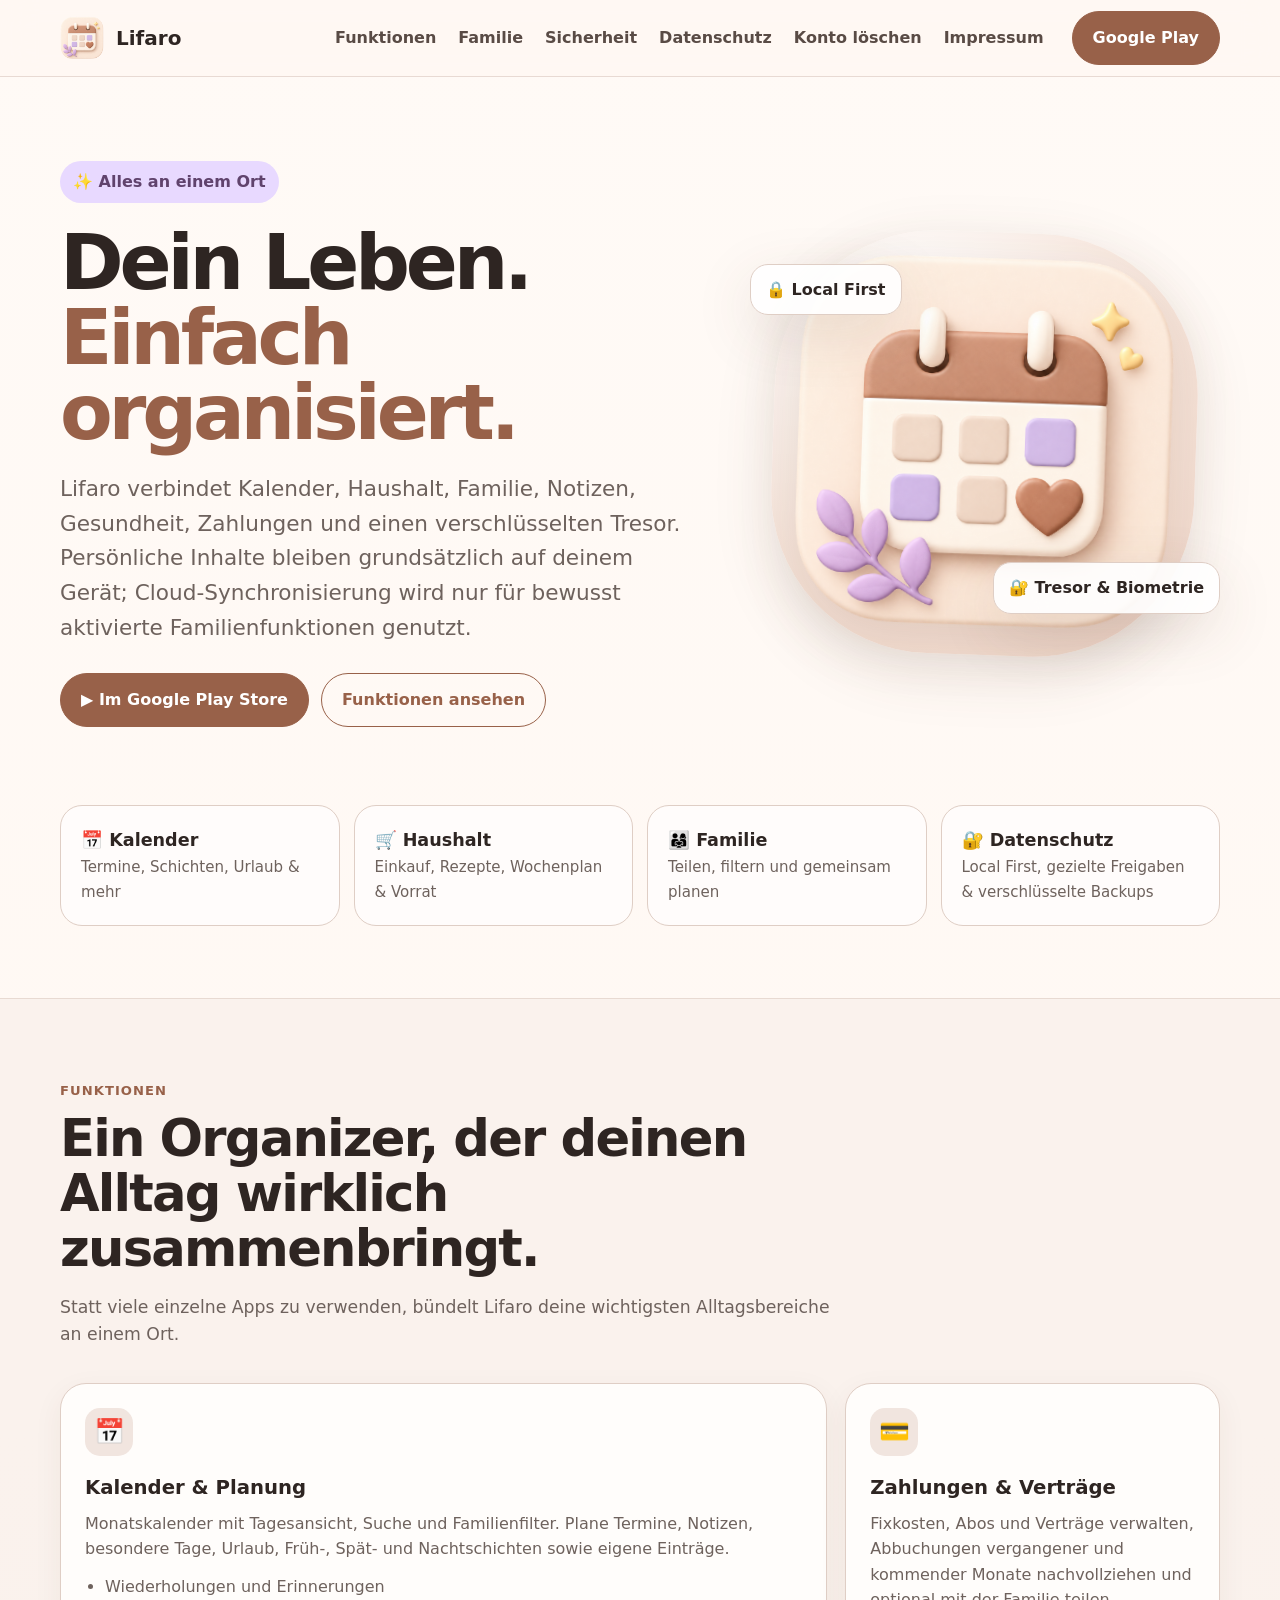
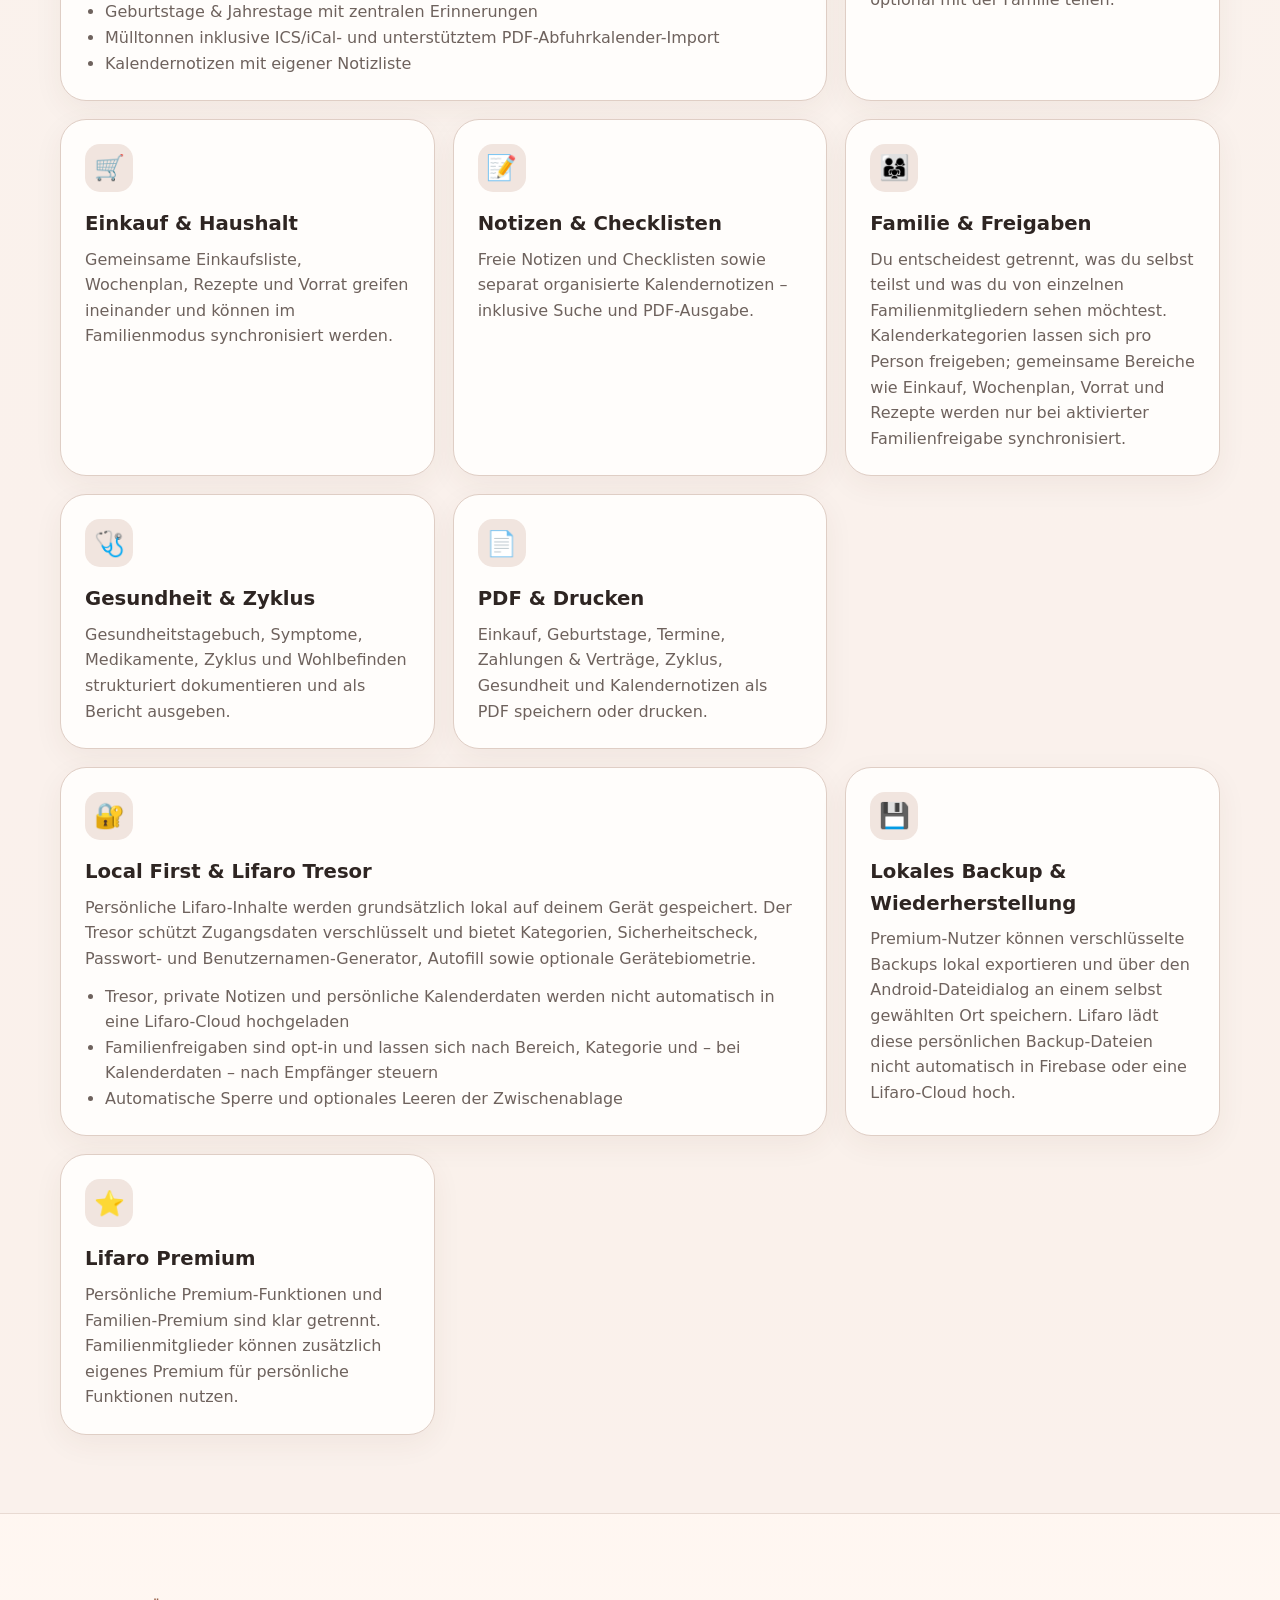
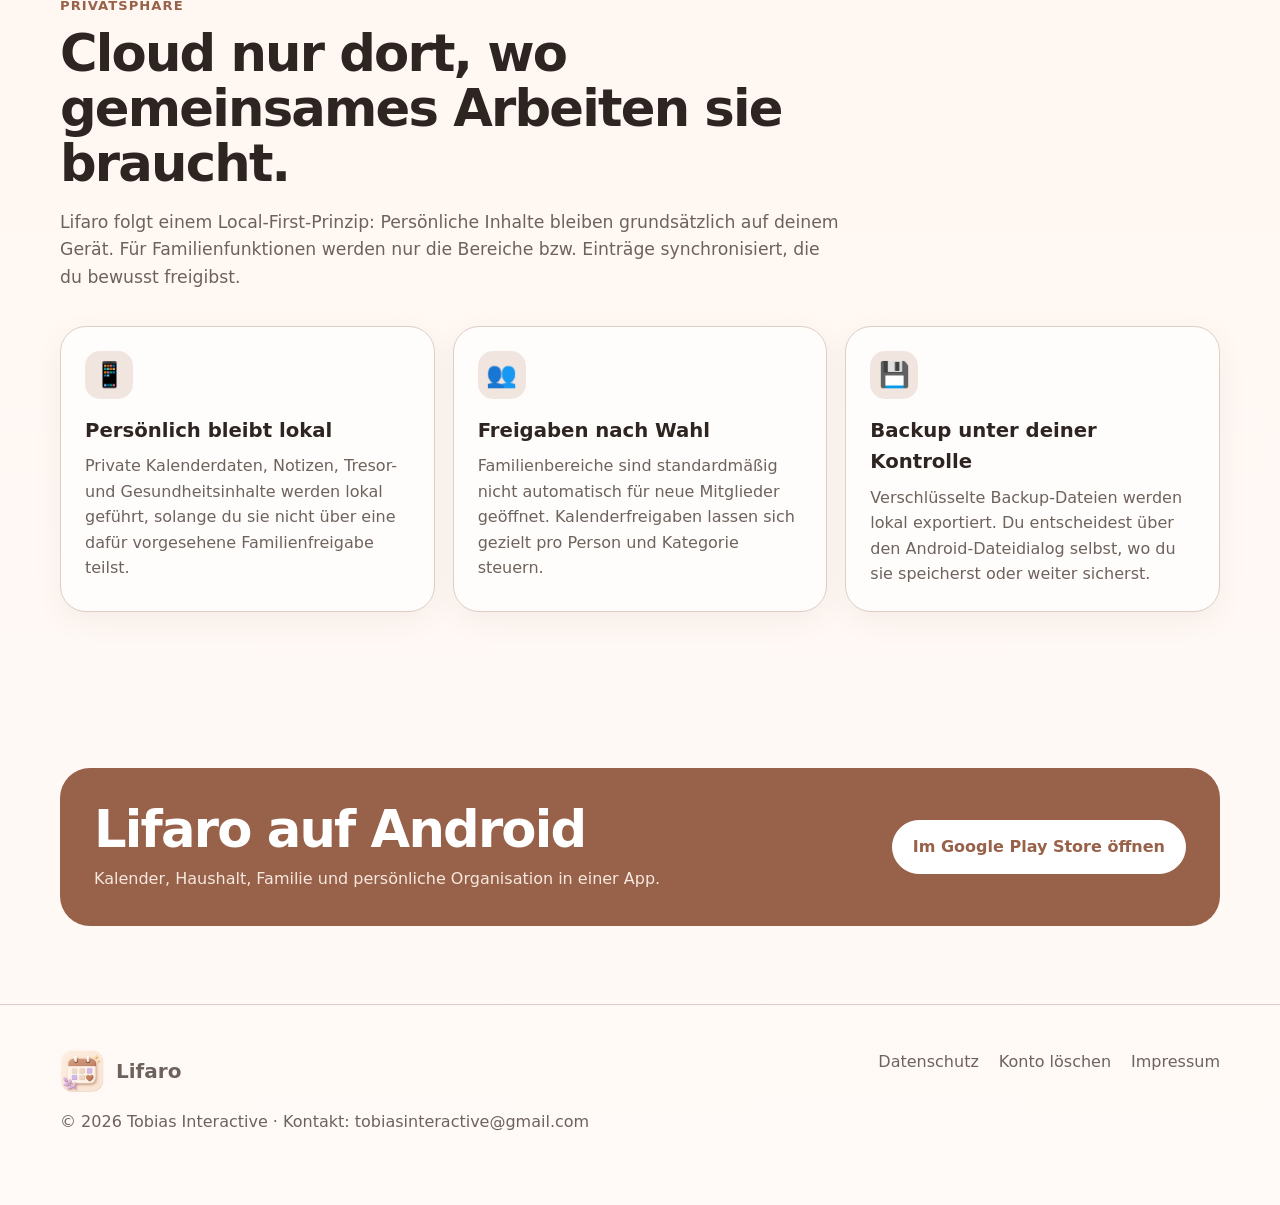
==== commit c1c3edbb: "Add files via upload" ====
--- a/index.html
+++ b/index.html
@@ -1,18 +1,18 @@
-<!doctype html><html lang="de"><head><meta charset="utf-8"><meta name="viewport" content="width=device-width,initial-scale=1"><title>Lifaro – Kalender, Familie, Haushalt, Gesundheit & Tresor</title><meta name="description" content="Lifaro verbindet Kalender, Termine, Schichten, Einkauf, Rezepte, Familie, Notizen, Gesundheit, Zahlungen, PDFs und einen sicheren Tresor in einer App."><link rel="canonical" href="https://lifaro.app/"><meta name="theme-color" content="#986149"><link rel="icon" href="favicon.ico"><link rel="icon" type="image/png" sizes="32x32" href="assets/favicon-32.png"><link rel="apple-touch-icon" href="assets/apple-touch-icon.png"><link rel="manifest" href="site.webmanifest"><link rel="stylesheet" href="styles.css"><meta property="og:title" content="Lifaro – Dein Leben. Einfach organisiert."><meta property="og:description" content="Kalender, Familie, Haushalt, Gesundheit, Zahlungen, Notizen und Tresor in einer App."><meta property="og:image" content="https://lifaro.app/assets/icon-512.png"><meta property="og:type" content="website"></head><body>
+<!doctype html><html lang="de"><head><meta charset="utf-8"><meta name="viewport" content="width=device-width,initial-scale=1"><title>Lifaro – Kalender, Familie, Haushalt, Gesundheit & Tresor</title><meta name="description" content="Lifaro verbindet Kalender, Termine, Schichten, Einkauf, Rezepte, Familie, Notizen, Gesundheit, Zahlungen, PDFs und einen sicheren Tresor in einer App."><link rel="canonical" href="https://lifaro.app/"><meta name="theme-color" content="#986149"><link rel="icon" href="favicon.ico"><link rel="icon" type="image/png" sizes="32x32" href="assets/favicon-32.png"><link rel="apple-touch-icon" href="assets/apple-touch-icon.png"><link rel="manifest" href="site.webmanifest"><link rel="stylesheet" href="styles.css"><meta property="og:title" content="Lifaro – Dein Leben. Einfach organisiert."><meta property="og:description" content="Kalender, Familie, Haushalt, Gesundheit, Zahlungen, Notizen und Tresor – mit Local-First-Prinzip und gezielten Freigaben."><meta property="og:image" content="https://lifaro.app/assets/icon-512.png"><meta property="og:type" content="website"></head><body>
 <header class="site-header"><div class="wrap nav"><a class="brand" href="index.html"><img src="assets/app-icon.png" alt="Lifaro App Icon">Lifaro</a><nav class="links"><a href="#funktionen">Funktionen</a><a href="#familie">Familie</a><a href="#sicherheit">Sicherheit</a><a href="datenschutz.html">Datenschutz</a><a href="konto-loeschen.html">Konto löschen</a><a href="impressum.html">Impressum</a></nav><a class="nav-cta" href="https://play.google.com/store/apps/details?id=com.tobias.lebenskalender">Google Play</a><button class="menu-btn" aria-label="Menü öffnen">☰</button></div></header>
-<main><section class="hero"><div class="wrap hero-grid"><div><span class="eyebrow">✨ Alles an einem Ort</span><h1>Dein Leben.<br><span>Einfach organisiert.</span></h1><p class="lead">Lifaro verbindet Kalender, Haushalt, Familie, Notizen, Gesundheit, Zahlungen und einen verschlüsselten Tresor – übersichtlich, modern und für den Alltag gemacht.</p><div class="actions"><a class="button primary" href="https://play.google.com/store/apps/details?id=com.tobias.lebenskalender">▶ Im Google Play Store</a><a class="button secondary" href="#funktionen">Funktionen ansehen</a></div></div><div class="hero-card"><div class="icon-shell"><img src="assets/app-icon.png" alt="Lifaro Kalender App Icon"></div><div class="float-chip chip-a">👨‍👩‍👧 Familie & Cloud</div><div class="float-chip chip-b">🔐 Tresor & Biometrie</div></div></div></section>
-<section class="trust"><div class="wrap trust-grid"><div class="trust-card"><b>📅 Kalender</b><span>Termine, Schichten, Urlaub & mehr</span></div><div class="trust-card"><b>🛒 Haushalt</b><span>Einkauf, Rezepte, Wochenplan & Vorrat</span></div><div class="trust-card"><b>👨‍👩‍👧 Familie</b><span>Teilen, filtern und gemeinsam planen</span></div><div class="trust-card"><b>🔐 Tresor</b><span>Verschlüsselt, Autofill & Biometrie</span></div></div></section>
+<main><section class="hero"><div class="wrap hero-grid"><div><span class="eyebrow">✨ Alles an einem Ort</span><h1>Dein Leben.<br><span>Einfach organisiert.</span></h1><p class="lead">Lifaro verbindet Kalender, Haushalt, Familie, Notizen, Gesundheit, Zahlungen und einen verschlüsselten Tresor. Persönliche Inhalte bleiben grundsätzlich auf deinem Gerät; Cloud-Synchronisierung wird nur für bewusst aktivierte Familienfunktionen genutzt.</p><div class="actions"><a class="button primary" href="https://play.google.com/store/apps/details?id=com.tobias.lebenskalender">▶ Im Google Play Store</a><a class="button secondary" href="#funktionen">Funktionen ansehen</a></div></div><div class="hero-card"><div class="icon-shell"><img src="assets/app-icon.png" alt="Lifaro Kalender App Icon"></div><div class="float-chip chip-a">🔒 Local First</div><div class="float-chip chip-b">🔐 Tresor & Biometrie</div></div></div></section>
+<section class="trust"><div class="wrap trust-grid"><div class="trust-card"><b>📅 Kalender</b><span>Termine, Schichten, Urlaub & mehr</span></div><div class="trust-card"><b>🛒 Haushalt</b><span>Einkauf, Rezepte, Wochenplan & Vorrat</span></div><div class="trust-card"><b>👨‍👩‍👧 Familie</b><span>Teilen, filtern und gemeinsam planen</span></div><div class="trust-card"><b>🔐 Datenschutz</b><span>Local First, gezielte Freigaben & verschlüsselte Backups</span></div></div></section>
 <section class="section alt" id="funktionen"><div class="wrap"><div class="section-head"><span class="kicker">Funktionen</span><h2>Ein Organizer, der deinen Alltag wirklich zusammenbringt.</h2><p>Statt viele einzelne Apps zu verwenden, bündelt Lifaro deine wichtigsten Alltagsbereiche an einem Ort.</p></div><div class="feature-grid">
 <article class="feature wide"><div class="ico">📅</div><h3>Kalender & Planung</h3><p>Monatskalender mit Tagesansicht, Suche und Familienfilter. Plane Termine, Notizen, besondere Tage, Urlaub, Früh-, Spät- und Nachtschichten sowie eigene Einträge.</p><ul><li>Wiederholungen und Erinnerungen</li><li>Geburtstage & Jahrestage mit zentralen Erinnerungen</li><li>Mülltonnen inklusive ICS/iCal- und unterstütztem PDF-Abfuhrkalender-Import</li><li>Kalendernotizen mit eigener Notizliste</li></ul></article>
 <article class="feature"><div class="ico">💳</div><h3>Zahlungen & Verträge</h3><p>Fixkosten, Abos und Verträge verwalten, Abbuchungen vergangener und kommender Monate nachvollziehen und optional mit der Familie teilen.</p></article>
 <article class="feature"><div class="ico">🛒</div><h3>Einkauf & Haushalt</h3><p>Gemeinsame Einkaufsliste, Wochenplan, Rezepte und Vorrat greifen ineinander und können im Familienmodus synchronisiert werden.</p></article>
 <article class="feature"><div class="ico">📝</div><h3>Notizen & Checklisten</h3><p>Freie Notizen und Checklisten sowie separat organisierte Kalendernotizen – inklusive Suche und PDF-Ausgabe.</p></article>
-<article class="feature" id="familie"><div class="ico">👨‍👩‍👧</div><h3>Familie & Freigaben</h3><p>Eine Familie kann gemeinsame Bereiche und ausgewählte Kalenderdaten teilen. Familienmitglieder lassen sich in der Monatsansicht filtern, ohne dass freigegebene Tagesdetails verloren gehen.</p></article>
+<article class="feature" id="familie"><div class="ico">👨‍👩‍👧</div><h3>Familie & Freigaben</h3><p>Du entscheidest getrennt, was du selbst teilst und was du von einzelnen Familienmitgliedern sehen möchtest. Kalenderkategorien lassen sich pro Person freigeben; gemeinsame Bereiche wie Einkauf, Wochenplan, Vorrat und Rezepte werden nur bei aktivierter Familienfreigabe synchronisiert.</p></article>
 <article class="feature"><div class="ico">🩺</div><h3>Gesundheit & Zyklus</h3><p>Gesundheitstagebuch, Symptome, Medikamente, Zyklus und Wohlbefinden strukturiert dokumentieren und als Bericht ausgeben.</p></article>
 <article class="feature"><div class="ico">📄</div><h3>PDF & Drucken</h3><p>Einkauf, Geburtstage, Termine, Zahlungen & Verträge, Zyklus, Gesundheit und Kalendernotizen als PDF speichern oder drucken.</p></article>
-<article class="feature wide" id="sicherheit"><div class="ico">🔐</div><h3>Lifaro Tresor</h3><p>Passwörter und Zugangsdaten verschlüsselt verwalten – mit Kategorien, Sicherheitscheck, Passwort- und Benutzernamen-Generator, Autofill sowie optionaler Entsperrung per Fingerabdruck bzw. Gerätebiometrie.</p><ul><li>Sicherheitscheck für schwache, mehrfach verwendete oder alte Passwörter</li><li>Kategorien wie Login, Banking, E-Mail, Gaming und Sonstiges</li><li>Automatische Sperre und automatisches Leeren der Zwischenablage</li></ul></article>
-<article class="feature"><div class="ico">☁️</div><h3>Backup & Wiederherstellung</h3><p>Persönliche Geräte-Backups mit Verlauf der letzten Sicherungen. Familien-Daten werden getrennt über die Familien-Cloud synchronisiert.</p></article>
+<article class="feature wide" id="sicherheit"><div class="ico">🔐</div><h3>Local First & Lifaro Tresor</h3><p>Persönliche Lifaro-Inhalte werden grundsätzlich lokal auf deinem Gerät gespeichert. Der Tresor schützt Zugangsdaten verschlüsselt und bietet Kategorien, Sicherheitscheck, Passwort- und Benutzernamen-Generator, Autofill sowie optionale Gerätebiometrie.</p><ul><li>Tresor, private Notizen und persönliche Kalenderdaten werden nicht automatisch in eine Lifaro-Cloud hochgeladen</li><li>Familienfreigaben sind opt-in und lassen sich nach Bereich, Kategorie und – bei Kalenderdaten – nach Empfänger steuern</li><li>Automatische Sperre und optionales Leeren der Zwischenablage</li></ul></article>
+<article class="feature"><div class="ico">💾</div><h3>Lokales Backup & Wiederherstellung</h3><p>Premium-Nutzer können verschlüsselte Backups lokal exportieren und über den Android-Dateidialog an einem selbst gewählten Ort speichern. Lifaro lädt diese persönlichen Backup-Dateien nicht automatisch in Firebase oder eine Lifaro-Cloud hoch.</p></article>
 <article class="feature"><div class="ico">⭐</div><h3>Lifaro Premium</h3><p>Persönliche Premium-Funktionen und Familien-Premium sind klar getrennt. Familienmitglieder können zusätzlich eigenes Premium für persönliche Funktionen nutzen.</p></article>
 </div></div></section>
-<section class="section"><div class="wrap"><div class="callout"><div><h2>Lifaro auf Android</h2><p>Kalender, Haushalt, Familie und persönliche Organisation in einer App.</p></div><a class="button" href="https://play.google.com/store/apps/details?id=com.tobias.lebenskalender">Im Google Play Store öffnen</a></div></div></section></main>
+<section class="section" id="privatsphaere"><div class="wrap"><div class="section-head"><span class="kicker">Privatsphäre</span><h2>Cloud nur dort, wo gemeinsames Arbeiten sie braucht.</h2><p>Lifaro folgt einem Local-First-Prinzip: Persönliche Inhalte bleiben grundsätzlich auf deinem Gerät. Für Familienfunktionen werden nur die Bereiche bzw. Einträge synchronisiert, die du bewusst freigibst.</p></div><div class="feature-grid"><article class="feature"><div class="ico">📱</div><h3>Persönlich bleibt lokal</h3><p>Private Kalenderdaten, Notizen, Tresor- und Gesundheitsinhalte werden lokal geführt, solange du sie nicht über eine dafür vorgesehene Familienfreigabe teilst.</p></article><article class="feature"><div class="ico">👥</div><h3>Freigaben nach Wahl</h3><p>Familienbereiche sind standardmäßig nicht automatisch für neue Mitglieder geöffnet. Kalenderfreigaben lassen sich gezielt pro Person und Kategorie steuern.</p></article><article class="feature"><div class="ico">💾</div><h3>Backup unter deiner Kontrolle</h3><p>Verschlüsselte Backup-Dateien werden lokal exportiert. Du entscheidest über den Android-Dateidialog selbst, wo du sie speicherst oder weiter sicherst.</p></article></div></div></section><section class="section"><div class="wrap"><div class="callout"><div><h2>Lifaro auf Android</h2><p>Kalender, Haushalt, Familie und persönliche Organisation in einer App.</p></div><a class="button" href="https://play.google.com/store/apps/details?id=com.tobias.lebenskalender">Im Google Play Store öffnen</a></div></div></section></main>
 <footer class="footer"><div class="wrap footer-grid"><div><a class="brand" href="index.html"><img src="assets/app-icon.png" alt="">Lifaro</a><p class="muted">© <span data-year>2026</span> Tobias Interactive · Kontakt: <a href="mailto:tobiasinteractive@gmail.com">tobiasinteractive@gmail.com</a></p></div><div class="footer-links"><a href="datenschutz.html">Datenschutz</a><a href="konto-loeschen.html">Konto löschen</a><a href="impressum.html">Impressum</a></div></div></footer><script src="script.js"></script></body></html>
--- a/styles.css
+++ b/styles.css
@@ -0,0 +1,9 @@
+:root{
+  --bg:#fff8f3;--surface:#f7eee9;--surface2:#f1e5df;--ink:#2e2522;--muted:#6e625d;
+  --brand:#986149;--brand-dark:#7e4d39;--lav:#e8d9ff;--line:#dfcec5;--white:#fffdfb;
+  --shadow:0 18px 60px rgba(93,59,43,.13);--radius:28px;--max:1160px;
+}
+*{box-sizing:border-box}html{scroll-behavior:smooth}body{margin:0;font-family:Inter,ui-sans-serif,system-ui,-apple-system,BlinkMacSystemFont,"Segoe UI",sans-serif;background:linear-gradient(180deg,#fffaf6 0%,#fff6f0 65%,#fffaf7 100%);color:var(--ink);line-height:1.6}
+a{color:inherit}.wrap{width:min(var(--max),calc(100% - 40px));margin:auto}.site-header{position:sticky;top:0;z-index:50;background:rgba(255,248,243,.9);backdrop-filter:blur(16px);border-bottom:1px solid rgba(223,206,197,.7)}.nav{min-height:76px;display:flex;align-items:center;gap:28px}.brand{display:flex;align-items:center;gap:12px;text-decoration:none;font-weight:800;font-size:1.25rem;margin-right:auto}.brand img{width:44px;height:44px;border-radius:14px}.links{display:flex;gap:22px;align-items:center}.links a{text-decoration:none;font-weight:650;color:#594b45}.links a:hover{color:var(--brand)}.nav-cta,.button{display:inline-flex;align-items:center;justify-content:center;gap:9px;border-radius:999px;padding:13px 20px;text-decoration:none;font-weight:750;border:1px solid var(--brand);transition:.2s ease}.nav-cta,.button.primary{background:var(--brand);color:white}.button.secondary{background:transparent;color:var(--brand)}.button:hover,.nav-cta:hover{transform:translateY(-1px);box-shadow:0 8px 22px rgba(126,77,57,.15)}.menu-btn{display:none;border:0;background:none;font-size:1.7rem}.hero{padding:84px 0 56px}.hero-grid{display:grid;grid-template-columns:1.15fr .85fr;align-items:center;gap:54px}.eyebrow{display:inline-flex;padding:8px 13px;border-radius:999px;background:var(--lav);font-weight:750;color:#60436d}.hero h1{font-size:clamp(3rem,6vw,5.6rem);line-height:.98;letter-spacing:-.055em;margin:22px 0}.hero h1 span{color:var(--brand)}.lead{font-size:clamp(1.05rem,1.8vw,1.35rem);color:var(--muted);max-width:690px}.actions{display:flex;gap:12px;flex-wrap:wrap;margin-top:28px}.hero-card{position:relative;display:grid;place-items:center;min-height:500px}.icon-shell{width:min(430px,90%);aspect-ratio:1;border-radius:38%;background:radial-gradient(circle at 30% 20%,#fff,#f6e3d8 60%,#efd4c6);box-shadow:var(--shadow);display:grid;place-items:center;transform:rotate(2deg)}.icon-shell img{width:92%;filter:drop-shadow(0 18px 28px rgba(74,40,23,.12))}.float-chip{position:absolute;padding:12px 15px;background:rgba(255,255,255,.9);border:1px solid var(--line);border-radius:18px;box-shadow:var(--shadow);font-weight:750}.chip-a{left:0;top:70px}.chip-b{right:0;bottom:80px}.trust{padding:22px 0 72px}.trust-grid{display:grid;grid-template-columns:repeat(4,1fr);gap:14px}.trust-card{padding:20px;border-radius:22px;background:rgba(255,255,255,.64);border:1px solid var(--line)}.trust-card b{display:block;font-size:1.1rem}.trust-card span{color:var(--muted);font-size:.94rem}.section{padding:78px 0}.section.alt{background:rgba(247,238,233,.58);border-block:1px solid rgba(223,206,197,.65)}.section-head{max-width:780px;margin-bottom:34px}.kicker{color:var(--brand);font-weight:800;text-transform:uppercase;letter-spacing:.08em;font-size:.82rem}.section h2,.legal h1{font-size:clamp(2.1rem,4vw,3.6rem);line-height:1.08;letter-spacing:-.035em;margin:8px 0 14px}.section-head p{color:var(--muted);font-size:1.08rem}.feature-grid{display:grid;grid-template-columns:repeat(3,1fr);gap:18px}.feature{background:var(--white);border:1px solid var(--line);border-radius:26px;padding:24px;box-shadow:0 9px 30px rgba(80,46,31,.06)}.feature .ico{width:48px;height:48px;border-radius:15px;background:var(--surface2);display:grid;place-items:center;font-size:1.55rem;margin-bottom:16px}.feature h3{margin:0 0 7px;font-size:1.23rem}.feature p{margin:0;color:var(--muted)}.wide{grid-column:span 2}.feature ul{margin:12px 0 0;padding-left:20px;color:var(--muted)}.callout{display:grid;grid-template-columns:1fr auto;gap:28px;align-items:center;padding:34px;border-radius:30px;background:var(--brand);color:white}.callout h2{margin:0 0 9px}.callout p{margin:0;color:#f7e8df}.callout .button{border-color:white;color:var(--brand);background:white}.footer{padding:44px 0 55px;border-top:1px solid var(--line)}.footer-grid{display:grid;grid-template-columns:1.2fr .8fr;gap:30px}.footer a{color:var(--muted);text-decoration:none}.footer a:hover{color:var(--brand)}.footer-links{display:flex;gap:20px;justify-content:flex-end;flex-wrap:wrap}.legal{padding:64px 0 90px}.legal-card{max-width:900px;background:var(--white);border:1px solid var(--line);border-radius:30px;padding:clamp(24px,5vw,54px);box-shadow:var(--shadow)}.legal h2{margin-top:34px;font-size:1.42rem}.legal h3{margin-top:24px;font-size:1.08rem}.legal p,.legal li{color:#574c47}.legal ul,.legal ol{padding-left:22px}.note{padding:16px 18px;border-left:4px solid var(--brand);background:var(--surface);border-radius:12px;margin:20px 0}.steps{counter-reset:step;display:grid;gap:14px;margin:24px 0}.step{display:grid;grid-template-columns:44px 1fr;gap:14px;align-items:start;padding:18px;border:1px solid var(--line);border-radius:18px;background:var(--surface)}.step:before{counter-increment:step;content:counter(step);width:38px;height:38px;border-radius:50%;display:grid;place-items:center;background:var(--brand);color:#fff;font-weight:800}.muted{color:var(--muted)}.badge{display:inline-flex;padding:5px 10px;background:#f1e6df;border-radius:999px;font-size:.83rem;font-weight:750;color:var(--brand-dark)}
+@media(max-width:900px){.links{display:none}.menu-btn{display:block}.links.open{display:flex;position:absolute;left:20px;right:20px;top:72px;flex-direction:column;background:var(--white);padding:20px;border:1px solid var(--line);border-radius:20px;box-shadow:var(--shadow)}.nav-cta{display:none}.hero-grid{grid-template-columns:1fr}.hero{padding-top:55px}.hero-card{min-height:390px}.icon-shell{width:330px}.trust-grid{grid-template-columns:1fr 1fr}.feature-grid{grid-template-columns:1fr 1fr}.wide{grid-column:span 2}.footer-grid{grid-template-columns:1fr}.footer-links{justify-content:flex-start}.callout{grid-template-columns:1fr}}
+@media(max-width:600px){.wrap{width:min(100% - 26px,var(--max))}.hero h1{font-size:3.2rem}.trust-grid,.feature-grid{grid-template-columns:1fr}.wide{grid-column:auto}.float-chip{font-size:.85rem}.chip-a{left:3px}.chip-b{right:3px}.section{padding:58px 0}.callout{padding:26px}.legal{padding-top:38px}.legal-card{border-radius:22px}.footer-links{display:grid;gap:10px}}
